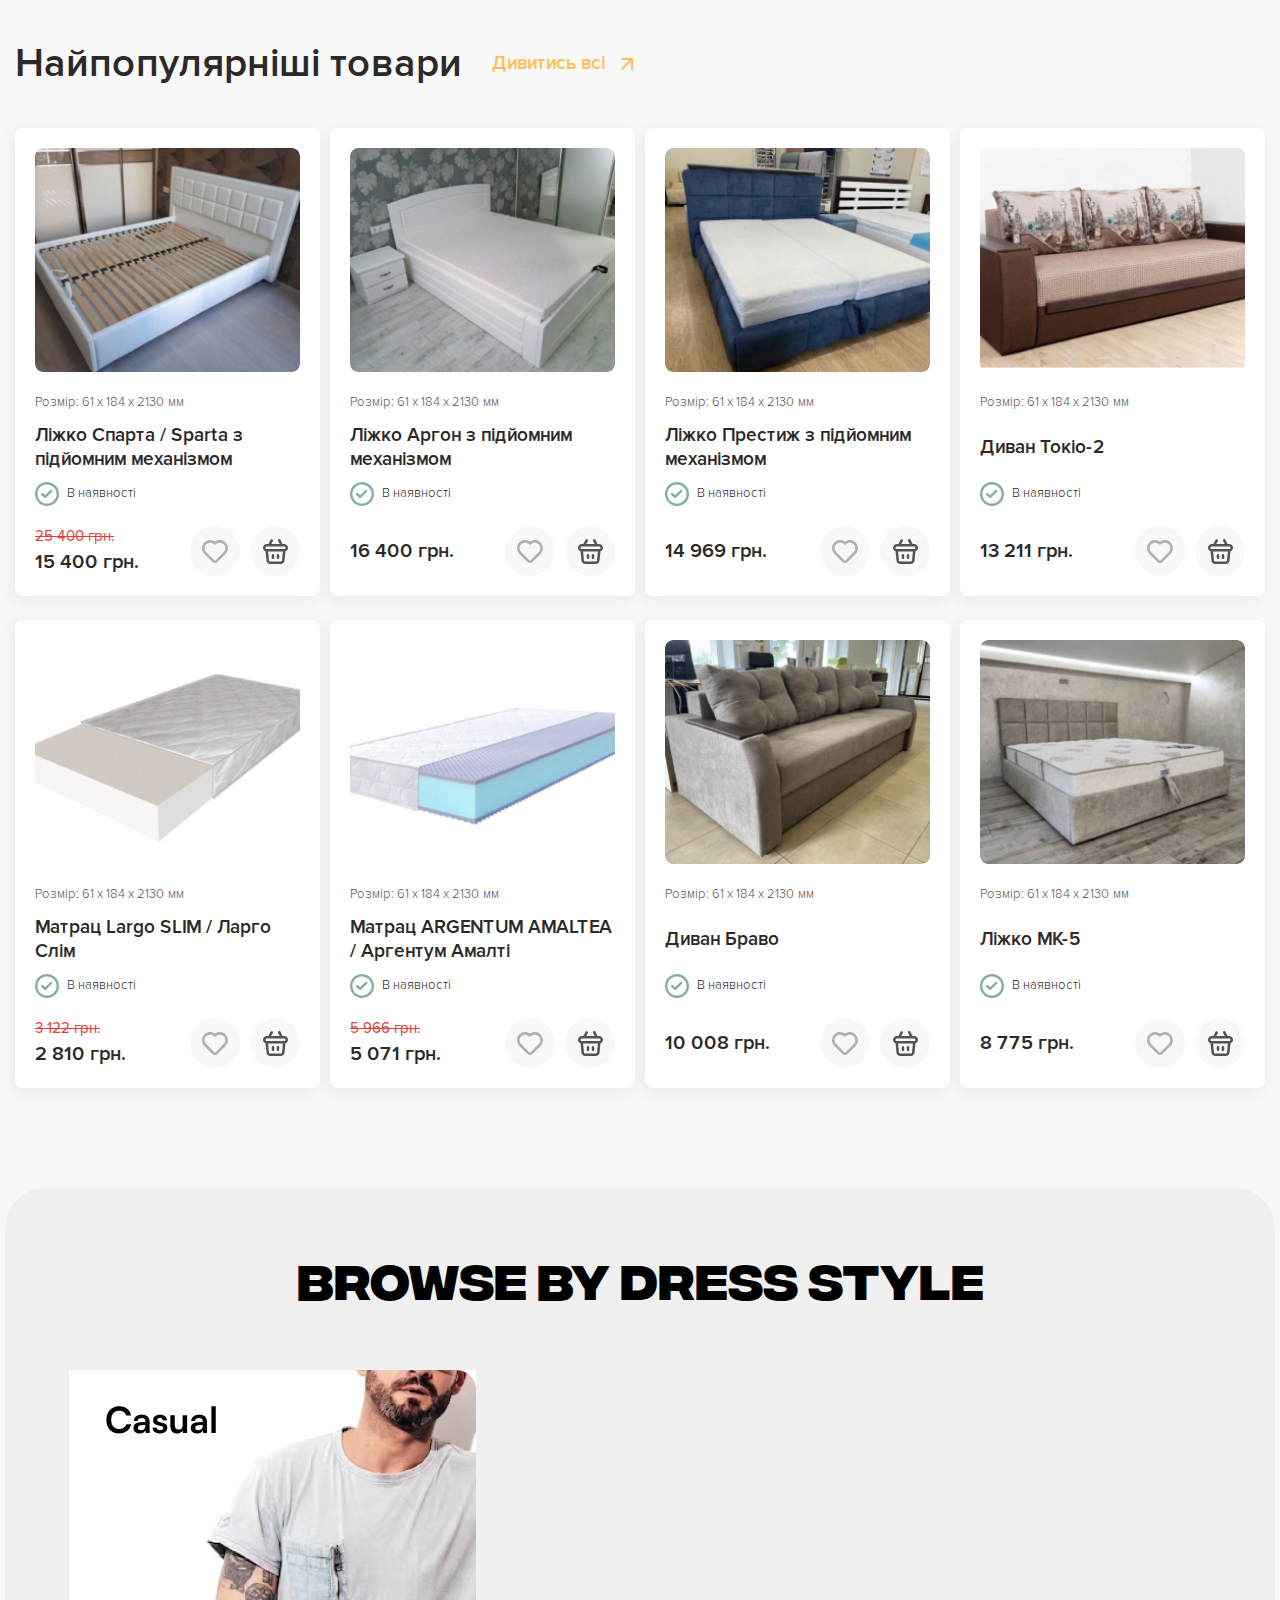
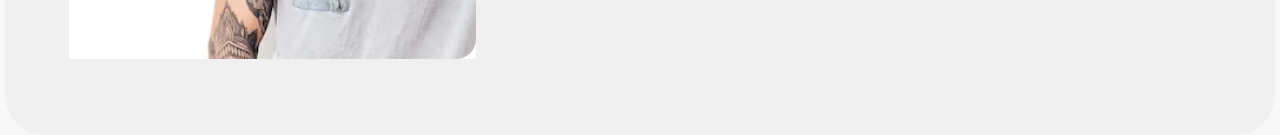
==== lesson_17/index.html @ ad21da12 "Add files via upload" ====
<!DOCTYPE html>
<html lang="uk">

<head>
	<meta charset="UTF-8">
	<meta name="viewport" content="width=device-width, initial-scale=1.0">
	<title>Lesson 17</title>
	<link rel="shortcut icon" href="./img/favicon.svg" type="image/x-icon">
	<link rel="stylesheet" href="./css/style.css">
</head>

<body>
	<div class="wrapper">
		<header class="header">
		</header>
		<main class="page">
			<div class="page__products-card card-products">
				<div class="card-products__container">
					<div class="card-products__wrap-title title-wrap">
						<h1 class="title-wrap__title">Найпопулярніші товари</h1>
						<a href="#" class="title-wrap__link">Дивитись всі</a>
					</div>
					<ul class="card-products__list">
						<li class="card-products__item">
							<div class="card-products__image">
								<img src="./img/popular/01.jpg" alt="Image">
							</div>
							<div class="card-products__description">
								<p class="card-products__size">Розмір: 61 x 184 x 2130 мм
								</p>
								<a href="" class="card-products__link">
									Ліжко Спарта / Sparta з підйомним механізмом
								</a>
								<div class="card-products__available">
									В наявності
								</div>
							</div>
							<div class="card-products__cost">
								<div class="card-products__prices">
									<span class="card-products__old-price">25 400 грн.</span>
									<span class="card-products__price">15 400 грн.</span>
								</div>
								<div class="card-products__icons icons-card-products">
									<a href="#" class="icons-card-products__link icons-card-products__link--favorites">
										<!-- <img src="./img/favorites.svg" alt="shopping cart icon"> -->
										<svg width="26" height="23" viewBox="0 0 26 23" fill="none" xmlns="http://www.w3.org/2000/svg">
											<path
												d="M23.5632 2.43654C22.1886 1.05845 20.3666 0.217338 18.4262 0.0651471C16.4857 -0.0870437 14.5549 0.45972 12.9823 1.60667C11.3325 0.379549 9.27898 -0.176889 7.23533 0.049415C5.19168 0.275719 3.30968 1.26795 1.96831 2.8263C0.626943 4.38466 -0.0741483 6.39337 0.00621808 8.44794C0.0865844 10.5025 0.942439 12.4503 2.40143 13.8991L10.4538 21.9645C11.1281 22.6281 12.0362 23 12.9823 23C13.9284 23 14.8365 22.6281 15.5108 21.9645L23.5632 13.8991C25.0771 12.3759 25.9269 10.3155 25.9269 8.16784C25.9269 6.0202 25.0771 3.95979 23.5632 2.43654ZM21.7348 12.1097L13.6825 20.1621C13.5909 20.2546 13.4818 20.3281 13.3616 20.3782C13.2414 20.4283 13.1125 20.4541 12.9823 20.4541C12.8521 20.4541 12.7232 20.4283 12.603 20.3782C12.4828 20.3281 12.3737 20.2546 12.2821 20.1621L4.22974 12.0708C3.21284 11.0313 2.64341 9.63499 2.64341 8.18081C2.64341 6.72664 3.21284 5.33027 4.22974 4.29079C5.26599 3.2677 6.66357 2.69402 8.11977 2.69402C9.57597 2.69402 10.9735 3.2677 12.0098 4.29079C12.1303 4.41232 12.2737 4.50879 12.4318 4.57462C12.5898 4.64045 12.7593 4.67434 12.9304 4.67434C13.1016 4.67434 13.2711 4.64045 13.4291 4.57462C13.5871 4.50879 13.7305 4.41232 13.8511 4.29079C14.8873 3.2677 16.2849 2.69402 17.7411 2.69402C19.1973 2.69402 20.5949 3.2677 21.6311 4.29079C22.662 5.31665 23.2501 6.70544 23.2695 8.15966C23.2889 9.61387 22.738 11.0178 21.7348 12.0708V12.1097Z"
												fill="#B1B1B1" />
										</svg>

									</a>
									<a href="#" class="icons-card-products__link icons-card-products__link--basket">
										<!-- <img src="./img/basket.svg" alt="favorites icon"> -->
										<svg width="25" height="25" viewBox="0 0 25 25" fill="none" xmlns="http://www.w3.org/2000/svg">
											<path
												d="M14.9969 20.0163C15.3296 20.0163 15.6487 19.885 15.884 19.6514C16.1192 19.4177 16.2514 19.1008 16.2514 18.7704V16.2786C16.2514 15.9481 16.1192 15.6312 15.884 15.3976C15.6487 15.1639 15.3296 15.0327 14.9969 15.0327C14.6642 15.0327 14.3451 15.1639 14.1098 15.3976C13.8746 15.6312 13.7424 15.9481 13.7424 16.2786V18.7704C13.7424 19.1008 13.8746 19.4177 14.1098 19.6514C14.3451 19.885 14.6642 20.0163 14.9969 20.0163ZM9.97886 20.0163C10.3116 20.0163 10.6307 19.885 10.8659 19.6514C11.1012 19.4177 11.2334 19.1008 11.2334 18.7704V16.2786C11.2334 15.9481 11.1012 15.6312 10.8659 15.3976C10.6307 15.1639 10.3116 15.0327 9.97886 15.0327C9.64614 15.0327 9.32705 15.1639 9.09179 15.3976C8.85652 15.6312 8.72435 15.9481 8.72435 16.2786V18.7704C8.72435 19.1008 8.85652 19.4177 9.09179 19.6514C9.32705 19.885 9.64614 20.0163 9.97886 20.0163ZM21.2695 5.06535H19.5382L17.3679 0.766957C17.3016 0.608793 17.2032 0.465912 17.0787 0.347244C16.9543 0.228576 16.8066 0.136671 16.6447 0.0772727C16.4829 0.0178741 16.3105 -0.00774149 16.1383 0.00202672C15.9661 0.0117949 15.7977 0.0567371 15.6438 0.134044C15.4898 0.211352 15.3536 0.319363 15.2435 0.451328C15.1335 0.583293 15.0521 0.736376 15.0043 0.90101C14.9566 1.06564 14.9435 1.23829 14.966 1.40816C14.9885 1.57803 15.046 1.74148 15.1349 1.88828L16.7281 5.06535H8.24763L9.84086 1.88828C9.96263 1.59786 9.96927 1.27245 9.85946 0.977375C9.74964 0.682299 9.53149 0.439403 9.24881 0.297455C8.96613 0.155507 8.63985 0.125015 8.33547 0.212101C8.03109 0.299188 7.77115 0.497405 7.60783 0.766957L5.43753 5.06535H3.70631C2.8196 5.07875 1.96614 5.40268 1.29645 5.98002C0.62676 6.55736 0.183856 7.35101 0.0458562 8.22101C-0.0921441 9.09101 0.083624 9.98146 0.54216 10.7353C1.0007 11.4892 1.71254 12.058 2.55216 12.3415L3.48049 21.636C3.57411 22.5612 4.01158 23.4185 4.7075 24.0405C5.40341 24.6625 6.30778 25.0046 7.24403 25H17.7568C18.6931 25.0046 19.5974 24.6625 20.2934 24.0405C20.9893 23.4185 21.4267 22.5612 21.5204 21.636L22.4487 12.3415C23.2901 12.0572 24.0031 11.4862 24.4613 10.7299C24.9195 9.9735 25.0934 9.08047 24.9522 8.20897C24.8109 7.33747 24.3637 6.54374 23.6896 5.96836C23.0156 5.39298 22.1582 5.07309 21.2695 5.06535ZM18.9988 21.3868C18.9676 21.6952 18.8218 21.981 18.5898 22.1883C18.3578 22.3957 18.0564 22.5097 17.7443 22.5081H7.23148C6.9194 22.5097 6.61794 22.3957 6.38597 22.1883C6.154 21.981 6.00817 21.6952 5.97697 21.3868L5.08627 12.5408H19.8895L18.9988 21.3868ZM21.2695 10.049H3.70631C3.37359 10.049 3.0545 9.91774 2.81923 9.68408C2.58397 9.45043 2.45179 9.13353 2.45179 8.80309C2.45179 8.47266 2.58397 8.15575 2.81923 7.9221C3.0545 7.68845 3.37359 7.55718 3.70631 7.55718H21.2695C21.6022 7.55718 21.9213 7.68845 22.1565 7.9221C22.3918 8.15575 22.524 8.47266 22.524 8.80309C22.524 9.13353 22.3918 9.45043 22.1565 9.68408C21.9213 9.91774 21.6022 10.049 21.2695 10.049Z"
												fill="#535353" />
										</svg>
									</a>
								</div>
							</div>
						</li>
						<li class="card-products__item">
							<div class="card-products__image">
								<img src="./img/popular/02.jpg" alt="Image">
							</div>
							<div class="card-products__description">
								<p class="card-products__size">Розмір: 61 x 184 x 2130 мм
								</p>
								<a href="" class="card-products__link">
									Ліжко Аргон з підйомним механізмом
								</a>
								<div class="card-products__available">
									В наявності
								</div>
							</div>
							<div class="card-products__cost">
								<div class="card-products__prices">
									<!-- <span class="card-products__old-price">25 400 грн.</span> -->
									<span class="card-products__price">16 400 грн.</span>
								</div>
								<div class="card-products__icons icons-card-products">
									<a href="#" class="icons-card-products__link icons-card-products__link--favorites">
										<!-- <img src="./img/favorites.svg" alt="shopping cart icon"> -->
										<svg width="26" height="23" viewBox="0 0 26 23" fill="none" xmlns="http://www.w3.org/2000/svg">
											<path
												d="M23.5632 2.43654C22.1886 1.05845 20.3666 0.217338 18.4262 0.0651471C16.4857 -0.0870437 14.5549 0.45972 12.9823 1.60667C11.3325 0.379549 9.27898 -0.176889 7.23533 0.049415C5.19168 0.275719 3.30968 1.26795 1.96831 2.8263C0.626943 4.38466 -0.0741483 6.39337 0.00621808 8.44794C0.0865844 10.5025 0.942439 12.4503 2.40143 13.8991L10.4538 21.9645C11.1281 22.6281 12.0362 23 12.9823 23C13.9284 23 14.8365 22.6281 15.5108 21.9645L23.5632 13.8991C25.0771 12.3759 25.9269 10.3155 25.9269 8.16784C25.9269 6.0202 25.0771 3.95979 23.5632 2.43654ZM21.7348 12.1097L13.6825 20.1621C13.5909 20.2546 13.4818 20.3281 13.3616 20.3782C13.2414 20.4283 13.1125 20.4541 12.9823 20.4541C12.8521 20.4541 12.7232 20.4283 12.603 20.3782C12.4828 20.3281 12.3737 20.2546 12.2821 20.1621L4.22974 12.0708C3.21284 11.0313 2.64341 9.63499 2.64341 8.18081C2.64341 6.72664 3.21284 5.33027 4.22974 4.29079C5.26599 3.2677 6.66357 2.69402 8.11977 2.69402C9.57597 2.69402 10.9735 3.2677 12.0098 4.29079C12.1303 4.41232 12.2737 4.50879 12.4318 4.57462C12.5898 4.64045 12.7593 4.67434 12.9304 4.67434C13.1016 4.67434 13.2711 4.64045 13.4291 4.57462C13.5871 4.50879 13.7305 4.41232 13.8511 4.29079C14.8873 3.2677 16.2849 2.69402 17.7411 2.69402C19.1973 2.69402 20.5949 3.2677 21.6311 4.29079C22.662 5.31665 23.2501 6.70544 23.2695 8.15966C23.2889 9.61387 22.738 11.0178 21.7348 12.0708V12.1097Z"
												fill="#B1B1B1" />
										</svg>

									</a>
									<a href="#" class="icons-card-products__link icons-card-products__link--basket">
										<!-- <img src="./img/basket.svg" alt="favorites icon"> -->
										<svg width="25" height="25" viewBox="0 0 25 25" fill="none" xmlns="http://www.w3.org/2000/svg">
											<path
												d="M14.9969 20.0163C15.3296 20.0163 15.6487 19.885 15.884 19.6514C16.1192 19.4177 16.2514 19.1008 16.2514 18.7704V16.2786C16.2514 15.9481 16.1192 15.6312 15.884 15.3976C15.6487 15.1639 15.3296 15.0327 14.9969 15.0327C14.6642 15.0327 14.3451 15.1639 14.1098 15.3976C13.8746 15.6312 13.7424 15.9481 13.7424 16.2786V18.7704C13.7424 19.1008 13.8746 19.4177 14.1098 19.6514C14.3451 19.885 14.6642 20.0163 14.9969 20.0163ZM9.97886 20.0163C10.3116 20.0163 10.6307 19.885 10.8659 19.6514C11.1012 19.4177 11.2334 19.1008 11.2334 18.7704V16.2786C11.2334 15.9481 11.1012 15.6312 10.8659 15.3976C10.6307 15.1639 10.3116 15.0327 9.97886 15.0327C9.64614 15.0327 9.32705 15.1639 9.09179 15.3976C8.85652 15.6312 8.72435 15.9481 8.72435 16.2786V18.7704C8.72435 19.1008 8.85652 19.4177 9.09179 19.6514C9.32705 19.885 9.64614 20.0163 9.97886 20.0163ZM21.2695 5.06535H19.5382L17.3679 0.766957C17.3016 0.608793 17.2032 0.465912 17.0787 0.347244C16.9543 0.228576 16.8066 0.136671 16.6447 0.0772727C16.4829 0.0178741 16.3105 -0.00774149 16.1383 0.00202672C15.9661 0.0117949 15.7977 0.0567371 15.6438 0.134044C15.4898 0.211352 15.3536 0.319363 15.2435 0.451328C15.1335 0.583293 15.0521 0.736376 15.0043 0.90101C14.9566 1.06564 14.9435 1.23829 14.966 1.40816C14.9885 1.57803 15.046 1.74148 15.1349 1.88828L16.7281 5.06535H8.24763L9.84086 1.88828C9.96263 1.59786 9.96927 1.27245 9.85946 0.977375C9.74964 0.682299 9.53149 0.439403 9.24881 0.297455C8.96613 0.155507 8.63985 0.125015 8.33547 0.212101C8.03109 0.299188 7.77115 0.497405 7.60783 0.766957L5.43753 5.06535H3.70631C2.8196 5.07875 1.96614 5.40268 1.29645 5.98002C0.62676 6.55736 0.183856 7.35101 0.0458562 8.22101C-0.0921441 9.09101 0.083624 9.98146 0.54216 10.7353C1.0007 11.4892 1.71254 12.058 2.55216 12.3415L3.48049 21.636C3.57411 22.5612 4.01158 23.4185 4.7075 24.0405C5.40341 24.6625 6.30778 25.0046 7.24403 25H17.7568C18.6931 25.0046 19.5974 24.6625 20.2934 24.0405C20.9893 23.4185 21.4267 22.5612 21.5204 21.636L22.4487 12.3415C23.2901 12.0572 24.0031 11.4862 24.4613 10.7299C24.9195 9.9735 25.0934 9.08047 24.9522 8.20897C24.8109 7.33747 24.3637 6.54374 23.6896 5.96836C23.0156 5.39298 22.1582 5.07309 21.2695 5.06535ZM18.9988 21.3868C18.9676 21.6952 18.8218 21.981 18.5898 22.1883C18.3578 22.3957 18.0564 22.5097 17.7443 22.5081H7.23148C6.9194 22.5097 6.61794 22.3957 6.38597 22.1883C6.154 21.981 6.00817 21.6952 5.97697 21.3868L5.08627 12.5408H19.8895L18.9988 21.3868ZM21.2695 10.049H3.70631C3.37359 10.049 3.0545 9.91774 2.81923 9.68408C2.58397 9.45043 2.45179 9.13353 2.45179 8.80309C2.45179 8.47266 2.58397 8.15575 2.81923 7.9221C3.0545 7.68845 3.37359 7.55718 3.70631 7.55718H21.2695C21.6022 7.55718 21.9213 7.68845 22.1565 7.9221C22.3918 8.15575 22.524 8.47266 22.524 8.80309C22.524 9.13353 22.3918 9.45043 22.1565 9.68408C21.9213 9.91774 21.6022 10.049 21.2695 10.049Z"
												fill="#535353" />
										</svg>
									</a>
								</div>
							</div>
						</li>
						<li class="card-products__item">
							<div class="card-products__image">
								<img src="./img/popular/03.jpg" alt="Image">
							</div>
							<div class="card-products__description">
								<p class="card-products__size">Розмір: 61 x 184 x 2130 мм
								</p>
								<a href="" class="card-products__link">
									Ліжко Престиж з підйомним механізмом
								</a>
								<div class="card-products__available">
									В наявності
								</div>
							</div>
							<div class="card-products__cost">
								<div class="card-products__prices">
									<!-- <span class="card-products__old-price">25 400 грн.</span> -->
									<span class="card-products__price">14 969 грн.</span>
								</div>
								<div class="card-products__icons icons-card-products">
									<a href="#" class="icons-card-products__link icons-card-products__link--favorites">
										<!-- <img src="./img/favorites.svg" alt="shopping cart icon"> -->
										<svg width="26" height="23" viewBox="0 0 26 23" fill="none" xmlns="http://www.w3.org/2000/svg">
											<path
												d="M23.5632 2.43654C22.1886 1.05845 20.3666 0.217338 18.4262 0.0651471C16.4857 -0.0870437 14.5549 0.45972 12.9823 1.60667C11.3325 0.379549 9.27898 -0.176889 7.23533 0.049415C5.19168 0.275719 3.30968 1.26795 1.96831 2.8263C0.626943 4.38466 -0.0741483 6.39337 0.00621808 8.44794C0.0865844 10.5025 0.942439 12.4503 2.40143 13.8991L10.4538 21.9645C11.1281 22.6281 12.0362 23 12.9823 23C13.9284 23 14.8365 22.6281 15.5108 21.9645L23.5632 13.8991C25.0771 12.3759 25.9269 10.3155 25.9269 8.16784C25.9269 6.0202 25.0771 3.95979 23.5632 2.43654ZM21.7348 12.1097L13.6825 20.1621C13.5909 20.2546 13.4818 20.3281 13.3616 20.3782C13.2414 20.4283 13.1125 20.4541 12.9823 20.4541C12.8521 20.4541 12.7232 20.4283 12.603 20.3782C12.4828 20.3281 12.3737 20.2546 12.2821 20.1621L4.22974 12.0708C3.21284 11.0313 2.64341 9.63499 2.64341 8.18081C2.64341 6.72664 3.21284 5.33027 4.22974 4.29079C5.26599 3.2677 6.66357 2.69402 8.11977 2.69402C9.57597 2.69402 10.9735 3.2677 12.0098 4.29079C12.1303 4.41232 12.2737 4.50879 12.4318 4.57462C12.5898 4.64045 12.7593 4.67434 12.9304 4.67434C13.1016 4.67434 13.2711 4.64045 13.4291 4.57462C13.5871 4.50879 13.7305 4.41232 13.8511 4.29079C14.8873 3.2677 16.2849 2.69402 17.7411 2.69402C19.1973 2.69402 20.5949 3.2677 21.6311 4.29079C22.662 5.31665 23.2501 6.70544 23.2695 8.15966C23.2889 9.61387 22.738 11.0178 21.7348 12.0708V12.1097Z"
												fill="#B1B1B1" />
										</svg>

									</a>
									<a href="#" class="icons-card-products__link icons-card-products__link--basket">
										<!-- <img src="./img/basket.svg" alt="favorites icon"> -->
										<svg width="25" height="25" viewBox="0 0 25 25" fill="none" xmlns="http://www.w3.org/2000/svg">
											<path
												d="M14.9969 20.0163C15.3296 20.0163 15.6487 19.885 15.884 19.6514C16.1192 19.4177 16.2514 19.1008 16.2514 18.7704V16.2786C16.2514 15.9481 16.1192 15.6312 15.884 15.3976C15.6487 15.1639 15.3296 15.0327 14.9969 15.0327C14.6642 15.0327 14.3451 15.1639 14.1098 15.3976C13.8746 15.6312 13.7424 15.9481 13.7424 16.2786V18.7704C13.7424 19.1008 13.8746 19.4177 14.1098 19.6514C14.3451 19.885 14.6642 20.0163 14.9969 20.0163ZM9.97886 20.0163C10.3116 20.0163 10.6307 19.885 10.8659 19.6514C11.1012 19.4177 11.2334 19.1008 11.2334 18.7704V16.2786C11.2334 15.9481 11.1012 15.6312 10.8659 15.3976C10.6307 15.1639 10.3116 15.0327 9.97886 15.0327C9.64614 15.0327 9.32705 15.1639 9.09179 15.3976C8.85652 15.6312 8.72435 15.9481 8.72435 16.2786V18.7704C8.72435 19.1008 8.85652 19.4177 9.09179 19.6514C9.32705 19.885 9.64614 20.0163 9.97886 20.0163ZM21.2695 5.06535H19.5382L17.3679 0.766957C17.3016 0.608793 17.2032 0.465912 17.0787 0.347244C16.9543 0.228576 16.8066 0.136671 16.6447 0.0772727C16.4829 0.0178741 16.3105 -0.00774149 16.1383 0.00202672C15.9661 0.0117949 15.7977 0.0567371 15.6438 0.134044C15.4898 0.211352 15.3536 0.319363 15.2435 0.451328C15.1335 0.583293 15.0521 0.736376 15.0043 0.90101C14.9566 1.06564 14.9435 1.23829 14.966 1.40816C14.9885 1.57803 15.046 1.74148 15.1349 1.88828L16.7281 5.06535H8.24763L9.84086 1.88828C9.96263 1.59786 9.96927 1.27245 9.85946 0.977375C9.74964 0.682299 9.53149 0.439403 9.24881 0.297455C8.96613 0.155507 8.63985 0.125015 8.33547 0.212101C8.03109 0.299188 7.77115 0.497405 7.60783 0.766957L5.43753 5.06535H3.70631C2.8196 5.07875 1.96614 5.40268 1.29645 5.98002C0.62676 6.55736 0.183856 7.35101 0.0458562 8.22101C-0.0921441 9.09101 0.083624 9.98146 0.54216 10.7353C1.0007 11.4892 1.71254 12.058 2.55216 12.3415L3.48049 21.636C3.57411 22.5612 4.01158 23.4185 4.7075 24.0405C5.40341 24.6625 6.30778 25.0046 7.24403 25H17.7568C18.6931 25.0046 19.5974 24.6625 20.2934 24.0405C20.9893 23.4185 21.4267 22.5612 21.5204 21.636L22.4487 12.3415C23.2901 12.0572 24.0031 11.4862 24.4613 10.7299C24.9195 9.9735 25.0934 9.08047 24.9522 8.20897C24.8109 7.33747 24.3637 6.54374 23.6896 5.96836C23.0156 5.39298 22.1582 5.07309 21.2695 5.06535ZM18.9988 21.3868C18.9676 21.6952 18.8218 21.981 18.5898 22.1883C18.3578 22.3957 18.0564 22.5097 17.7443 22.5081H7.23148C6.9194 22.5097 6.61794 22.3957 6.38597 22.1883C6.154 21.981 6.00817 21.6952 5.97697 21.3868L5.08627 12.5408H19.8895L18.9988 21.3868ZM21.2695 10.049H3.70631C3.37359 10.049 3.0545 9.91774 2.81923 9.68408C2.58397 9.45043 2.45179 9.13353 2.45179 8.80309C2.45179 8.47266 2.58397 8.15575 2.81923 7.9221C3.0545 7.68845 3.37359 7.55718 3.70631 7.55718H21.2695C21.6022 7.55718 21.9213 7.68845 22.1565 7.9221C22.3918 8.15575 22.524 8.47266 22.524 8.80309C22.524 9.13353 22.3918 9.45043 22.1565 9.68408C21.9213 9.91774 21.6022 10.049 21.2695 10.049Z"
												fill="#535353" />
										</svg>
									</a>
								</div>
							</div>
						</li>
						<li class="card-products__item">
							<div class="card-products__image">
								<img src="./img/popular/04.jpg" alt="Image">
							</div>
							<div class="card-products__description">
								<p class="card-products__size">Розмір: 61 x 184 x 2130 мм
								</p>
								<a href="" class="card-products__link">
									Диван Токіо-2
								</a>
								<div class="card-products__available">
									В наявності
								</div>
							</div>
							<div class="card-products__cost">
								<div class="card-products__prices">
									<!-- <span class="card-products__old-price">25 400 грн.</span> -->
									<span class="card-products__price">13 211 грн.</span>
								</div>
								<div class="card-products__icons icons-card-products">
									<a href="#" class="icons-card-products__link icons-card-products__link--favorites">
										<!-- <img src="./img/favorites.svg" alt="shopping cart icon"> -->
										<svg width="26" height="23" viewBox="0 0 26 23" fill="none" xmlns="http://www.w3.org/2000/svg">
											<path
												d="M23.5632 2.43654C22.1886 1.05845 20.3666 0.217338 18.4262 0.0651471C16.4857 -0.0870437 14.5549 0.45972 12.9823 1.60667C11.3325 0.379549 9.27898 -0.176889 7.23533 0.049415C5.19168 0.275719 3.30968 1.26795 1.96831 2.8263C0.626943 4.38466 -0.0741483 6.39337 0.00621808 8.44794C0.0865844 10.5025 0.942439 12.4503 2.40143 13.8991L10.4538 21.9645C11.1281 22.6281 12.0362 23 12.9823 23C13.9284 23 14.8365 22.6281 15.5108 21.9645L23.5632 13.8991C25.0771 12.3759 25.9269 10.3155 25.9269 8.16784C25.9269 6.0202 25.0771 3.95979 23.5632 2.43654ZM21.7348 12.1097L13.6825 20.1621C13.5909 20.2546 13.4818 20.3281 13.3616 20.3782C13.2414 20.4283 13.1125 20.4541 12.9823 20.4541C12.8521 20.4541 12.7232 20.4283 12.603 20.3782C12.4828 20.3281 12.3737 20.2546 12.2821 20.1621L4.22974 12.0708C3.21284 11.0313 2.64341 9.63499 2.64341 8.18081C2.64341 6.72664 3.21284 5.33027 4.22974 4.29079C5.26599 3.2677 6.66357 2.69402 8.11977 2.69402C9.57597 2.69402 10.9735 3.2677 12.0098 4.29079C12.1303 4.41232 12.2737 4.50879 12.4318 4.57462C12.5898 4.64045 12.7593 4.67434 12.9304 4.67434C13.1016 4.67434 13.2711 4.64045 13.4291 4.57462C13.5871 4.50879 13.7305 4.41232 13.8511 4.29079C14.8873 3.2677 16.2849 2.69402 17.7411 2.69402C19.1973 2.69402 20.5949 3.2677 21.6311 4.29079C22.662 5.31665 23.2501 6.70544 23.2695 8.15966C23.2889 9.61387 22.738 11.0178 21.7348 12.0708V12.1097Z"
												fill="#B1B1B1" />
										</svg>

									</a>
									<a href="#" class="icons-card-products__link icons-card-products__link--basket">
										<!-- <img src="./img/basket.svg" alt="favorites icon"> -->
										<svg width="25" height="25" viewBox="0 0 25 25" fill="none" xmlns="http://www.w3.org/2000/svg">
											<path
												d="M14.9969 20.0163C15.3296 20.0163 15.6487 19.885 15.884 19.6514C16.1192 19.4177 16.2514 19.1008 16.2514 18.7704V16.2786C16.2514 15.9481 16.1192 15.6312 15.884 15.3976C15.6487 15.1639 15.3296 15.0327 14.9969 15.0327C14.6642 15.0327 14.3451 15.1639 14.1098 15.3976C13.8746 15.6312 13.7424 15.9481 13.7424 16.2786V18.7704C13.7424 19.1008 13.8746 19.4177 14.1098 19.6514C14.3451 19.885 14.6642 20.0163 14.9969 20.0163ZM9.97886 20.0163C10.3116 20.0163 10.6307 19.885 10.8659 19.6514C11.1012 19.4177 11.2334 19.1008 11.2334 18.7704V16.2786C11.2334 15.9481 11.1012 15.6312 10.8659 15.3976C10.6307 15.1639 10.3116 15.0327 9.97886 15.0327C9.64614 15.0327 9.32705 15.1639 9.09179 15.3976C8.85652 15.6312 8.72435 15.9481 8.72435 16.2786V18.7704C8.72435 19.1008 8.85652 19.4177 9.09179 19.6514C9.32705 19.885 9.64614 20.0163 9.97886 20.0163ZM21.2695 5.06535H19.5382L17.3679 0.766957C17.3016 0.608793 17.2032 0.465912 17.0787 0.347244C16.9543 0.228576 16.8066 0.136671 16.6447 0.0772727C16.4829 0.0178741 16.3105 -0.00774149 16.1383 0.00202672C15.9661 0.0117949 15.7977 0.0567371 15.6438 0.134044C15.4898 0.211352 15.3536 0.319363 15.2435 0.451328C15.1335 0.583293 15.0521 0.736376 15.0043 0.90101C14.9566 1.06564 14.9435 1.23829 14.966 1.40816C14.9885 1.57803 15.046 1.74148 15.1349 1.88828L16.7281 5.06535H8.24763L9.84086 1.88828C9.96263 1.59786 9.96927 1.27245 9.85946 0.977375C9.74964 0.682299 9.53149 0.439403 9.24881 0.297455C8.96613 0.155507 8.63985 0.125015 8.33547 0.212101C8.03109 0.299188 7.77115 0.497405 7.60783 0.766957L5.43753 5.06535H3.70631C2.8196 5.07875 1.96614 5.40268 1.29645 5.98002C0.62676 6.55736 0.183856 7.35101 0.0458562 8.22101C-0.0921441 9.09101 0.083624 9.98146 0.54216 10.7353C1.0007 11.4892 1.71254 12.058 2.55216 12.3415L3.48049 21.636C3.57411 22.5612 4.01158 23.4185 4.7075 24.0405C5.40341 24.6625 6.30778 25.0046 7.24403 25H17.7568C18.6931 25.0046 19.5974 24.6625 20.2934 24.0405C20.9893 23.4185 21.4267 22.5612 21.5204 21.636L22.4487 12.3415C23.2901 12.0572 24.0031 11.4862 24.4613 10.7299C24.9195 9.9735 25.0934 9.08047 24.9522 8.20897C24.8109 7.33747 24.3637 6.54374 23.6896 5.96836C23.0156 5.39298 22.1582 5.07309 21.2695 5.06535ZM18.9988 21.3868C18.9676 21.6952 18.8218 21.981 18.5898 22.1883C18.3578 22.3957 18.0564 22.5097 17.7443 22.5081H7.23148C6.9194 22.5097 6.61794 22.3957 6.38597 22.1883C6.154 21.981 6.00817 21.6952 5.97697 21.3868L5.08627 12.5408H19.8895L18.9988 21.3868ZM21.2695 10.049H3.70631C3.37359 10.049 3.0545 9.91774 2.81923 9.68408C2.58397 9.45043 2.45179 9.13353 2.45179 8.80309C2.45179 8.47266 2.58397 8.15575 2.81923 7.9221C3.0545 7.68845 3.37359 7.55718 3.70631 7.55718H21.2695C21.6022 7.55718 21.9213 7.68845 22.1565 7.9221C22.3918 8.15575 22.524 8.47266 22.524 8.80309C22.524 9.13353 22.3918 9.45043 22.1565 9.68408C21.9213 9.91774 21.6022 10.049 21.2695 10.049Z"
												fill="#535353" />
										</svg>
									</a>
								</div>
							</div>
						</li>
						<li class="card-products__item">
							<div class="card-products__image">
								<img src="./img/popular/05.png" alt="Image">
							</div>
							<div class="card-products__description">
								<p class="card-products__size">Розмір: 61 x 184 x 2130 мм
								</p>
								<a href="" class="card-products__link">
									Матрац Largo SLIM / Ларго Слім
								</a>
								<div class="card-products__available">
									В наявності
								</div>
							</div>
							<div class="card-products__cost">
								<div class="card-products__prices">
									<span class="card-products__old-price">3 122 грн.</span>
									<span class="card-products__price">2 810 грн.</span>
								</div>
								<div class="card-products__icons icons-card-products">
									<a href="#" class="icons-card-products__link icons-card-products__link--favorites">
										<!-- <img src="./img/favorites.svg" alt="shopping cart icon"> -->
										<svg width="26" height="23" viewBox="0 0 26 23" fill="none" xmlns="http://www.w3.org/2000/svg">
											<path
												d="M23.5632 2.43654C22.1886 1.05845 20.3666 0.217338 18.4262 0.0651471C16.4857 -0.0870437 14.5549 0.45972 12.9823 1.60667C11.3325 0.379549 9.27898 -0.176889 7.23533 0.049415C5.19168 0.275719 3.30968 1.26795 1.96831 2.8263C0.626943 4.38466 -0.0741483 6.39337 0.00621808 8.44794C0.0865844 10.5025 0.942439 12.4503 2.40143 13.8991L10.4538 21.9645C11.1281 22.6281 12.0362 23 12.9823 23C13.9284 23 14.8365 22.6281 15.5108 21.9645L23.5632 13.8991C25.0771 12.3759 25.9269 10.3155 25.9269 8.16784C25.9269 6.0202 25.0771 3.95979 23.5632 2.43654ZM21.7348 12.1097L13.6825 20.1621C13.5909 20.2546 13.4818 20.3281 13.3616 20.3782C13.2414 20.4283 13.1125 20.4541 12.9823 20.4541C12.8521 20.4541 12.7232 20.4283 12.603 20.3782C12.4828 20.3281 12.3737 20.2546 12.2821 20.1621L4.22974 12.0708C3.21284 11.0313 2.64341 9.63499 2.64341 8.18081C2.64341 6.72664 3.21284 5.33027 4.22974 4.29079C5.26599 3.2677 6.66357 2.69402 8.11977 2.69402C9.57597 2.69402 10.9735 3.2677 12.0098 4.29079C12.1303 4.41232 12.2737 4.50879 12.4318 4.57462C12.5898 4.64045 12.7593 4.67434 12.9304 4.67434C13.1016 4.67434 13.2711 4.64045 13.4291 4.57462C13.5871 4.50879 13.7305 4.41232 13.8511 4.29079C14.8873 3.2677 16.2849 2.69402 17.7411 2.69402C19.1973 2.69402 20.5949 3.2677 21.6311 4.29079C22.662 5.31665 23.2501 6.70544 23.2695 8.15966C23.2889 9.61387 22.738 11.0178 21.7348 12.0708V12.1097Z"
												fill="#B1B1B1" />
										</svg>

									</a>
									<a href="#" class="icons-card-products__link icons-card-products__link--basket">
										<!-- <img src="./img/basket.svg" alt="favorites icon"> -->
										<svg width="25" height="25" viewBox="0 0 25 25" fill="none" xmlns="http://www.w3.org/2000/svg">
											<path
												d="M14.9969 20.0163C15.3296 20.0163 15.6487 19.885 15.884 19.6514C16.1192 19.4177 16.2514 19.1008 16.2514 18.7704V16.2786C16.2514 15.9481 16.1192 15.6312 15.884 15.3976C15.6487 15.1639 15.3296 15.0327 14.9969 15.0327C14.6642 15.0327 14.3451 15.1639 14.1098 15.3976C13.8746 15.6312 13.7424 15.9481 13.7424 16.2786V18.7704C13.7424 19.1008 13.8746 19.4177 14.1098 19.6514C14.3451 19.885 14.6642 20.0163 14.9969 20.0163ZM9.97886 20.0163C10.3116 20.0163 10.6307 19.885 10.8659 19.6514C11.1012 19.4177 11.2334 19.1008 11.2334 18.7704V16.2786C11.2334 15.9481 11.1012 15.6312 10.8659 15.3976C10.6307 15.1639 10.3116 15.0327 9.97886 15.0327C9.64614 15.0327 9.32705 15.1639 9.09179 15.3976C8.85652 15.6312 8.72435 15.9481 8.72435 16.2786V18.7704C8.72435 19.1008 8.85652 19.4177 9.09179 19.6514C9.32705 19.885 9.64614 20.0163 9.97886 20.0163ZM21.2695 5.06535H19.5382L17.3679 0.766957C17.3016 0.608793 17.2032 0.465912 17.0787 0.347244C16.9543 0.228576 16.8066 0.136671 16.6447 0.0772727C16.4829 0.0178741 16.3105 -0.00774149 16.1383 0.00202672C15.9661 0.0117949 15.7977 0.0567371 15.6438 0.134044C15.4898 0.211352 15.3536 0.319363 15.2435 0.451328C15.1335 0.583293 15.0521 0.736376 15.0043 0.90101C14.9566 1.06564 14.9435 1.23829 14.966 1.40816C14.9885 1.57803 15.046 1.74148 15.1349 1.88828L16.7281 5.06535H8.24763L9.84086 1.88828C9.96263 1.59786 9.96927 1.27245 9.85946 0.977375C9.74964 0.682299 9.53149 0.439403 9.24881 0.297455C8.96613 0.155507 8.63985 0.125015 8.33547 0.212101C8.03109 0.299188 7.77115 0.497405 7.60783 0.766957L5.43753 5.06535H3.70631C2.8196 5.07875 1.96614 5.40268 1.29645 5.98002C0.62676 6.55736 0.183856 7.35101 0.0458562 8.22101C-0.0921441 9.09101 0.083624 9.98146 0.54216 10.7353C1.0007 11.4892 1.71254 12.058 2.55216 12.3415L3.48049 21.636C3.57411 22.5612 4.01158 23.4185 4.7075 24.0405C5.40341 24.6625 6.30778 25.0046 7.24403 25H17.7568C18.6931 25.0046 19.5974 24.6625 20.2934 24.0405C20.9893 23.4185 21.4267 22.5612 21.5204 21.636L22.4487 12.3415C23.2901 12.0572 24.0031 11.4862 24.4613 10.7299C24.9195 9.9735 25.0934 9.08047 24.9522 8.20897C24.8109 7.33747 24.3637 6.54374 23.6896 5.96836C23.0156 5.39298 22.1582 5.07309 21.2695 5.06535ZM18.9988 21.3868C18.9676 21.6952 18.8218 21.981 18.5898 22.1883C18.3578 22.3957 18.0564 22.5097 17.7443 22.5081H7.23148C6.9194 22.5097 6.61794 22.3957 6.38597 22.1883C6.154 21.981 6.00817 21.6952 5.97697 21.3868L5.08627 12.5408H19.8895L18.9988 21.3868ZM21.2695 10.049H3.70631C3.37359 10.049 3.0545 9.91774 2.81923 9.68408C2.58397 9.45043 2.45179 9.13353 2.45179 8.80309C2.45179 8.47266 2.58397 8.15575 2.81923 7.9221C3.0545 7.68845 3.37359 7.55718 3.70631 7.55718H21.2695C21.6022 7.55718 21.9213 7.68845 22.1565 7.9221C22.3918 8.15575 22.524 8.47266 22.524 8.80309C22.524 9.13353 22.3918 9.45043 22.1565 9.68408C21.9213 9.91774 21.6022 10.049 21.2695 10.049Z"
												fill="#535353" />
										</svg>
									</a>
								</div>
							</div>
						</li>
						<li class="card-products__item">
							<div class="card-products__image">
								<img src="./img/popular/06.png" alt="Image">
							</div>
							<div class="card-products__description">
								<p class="card-products__size">Розмір: 61 x 184 x 2130 мм
								</p>
								<a href="" class="card-products__link">
									Матрац ARGENTUM AMALTEA / Аргентум Амалті
								</a>
								<div class="card-products__available">
									В наявності
								</div>
							</div>
							<div class="card-products__cost">
								<div class="card-products__prices">
									<span class="card-products__old-price">5 966 грн.</span>
									<span class="card-products__price">5 071 грн.</span>
								</div>
								<div class="card-products__icons icons-card-products">
									<a href="#" class="icons-card-products__link icons-card-products__link--favorites">
										<!-- <img src="./img/favorites.svg" alt="shopping cart icon"> -->
										<svg width="26" height="23" viewBox="0 0 26 23" fill="none" xmlns="http://www.w3.org/2000/svg">
											<path
												d="M23.5632 2.43654C22.1886 1.05845 20.3666 0.217338 18.4262 0.0651471C16.4857 -0.0870437 14.5549 0.45972 12.9823 1.60667C11.3325 0.379549 9.27898 -0.176889 7.23533 0.049415C5.19168 0.275719 3.30968 1.26795 1.96831 2.8263C0.626943 4.38466 -0.0741483 6.39337 0.00621808 8.44794C0.0865844 10.5025 0.942439 12.4503 2.40143 13.8991L10.4538 21.9645C11.1281 22.6281 12.0362 23 12.9823 23C13.9284 23 14.8365 22.6281 15.5108 21.9645L23.5632 13.8991C25.0771 12.3759 25.9269 10.3155 25.9269 8.16784C25.9269 6.0202 25.0771 3.95979 23.5632 2.43654ZM21.7348 12.1097L13.6825 20.1621C13.5909 20.2546 13.4818 20.3281 13.3616 20.3782C13.2414 20.4283 13.1125 20.4541 12.9823 20.4541C12.8521 20.4541 12.7232 20.4283 12.603 20.3782C12.4828 20.3281 12.3737 20.2546 12.2821 20.1621L4.22974 12.0708C3.21284 11.0313 2.64341 9.63499 2.64341 8.18081C2.64341 6.72664 3.21284 5.33027 4.22974 4.29079C5.26599 3.2677 6.66357 2.69402 8.11977 2.69402C9.57597 2.69402 10.9735 3.2677 12.0098 4.29079C12.1303 4.41232 12.2737 4.50879 12.4318 4.57462C12.5898 4.64045 12.7593 4.67434 12.9304 4.67434C13.1016 4.67434 13.2711 4.64045 13.4291 4.57462C13.5871 4.50879 13.7305 4.41232 13.8511 4.29079C14.8873 3.2677 16.2849 2.69402 17.7411 2.69402C19.1973 2.69402 20.5949 3.2677 21.6311 4.29079C22.662 5.31665 23.2501 6.70544 23.2695 8.15966C23.2889 9.61387 22.738 11.0178 21.7348 12.0708V12.1097Z"
												fill="#B1B1B1" />
										</svg>

									</a>
									<a href="#" class="icons-card-products__link icons-card-products__link--basket">
										<!-- <img src="./img/basket.svg" alt="favorites icon"> -->
										<svg width="25" height="25" viewBox="0 0 25 25" fill="none" xmlns="http://www.w3.org/2000/svg">
											<path
												d="M14.9969 20.0163C15.3296 20.0163 15.6487 19.885 15.884 19.6514C16.1192 19.4177 16.2514 19.1008 16.2514 18.7704V16.2786C16.2514 15.9481 16.1192 15.6312 15.884 15.3976C15.6487 15.1639 15.3296 15.0327 14.9969 15.0327C14.6642 15.0327 14.3451 15.1639 14.1098 15.3976C13.8746 15.6312 13.7424 15.9481 13.7424 16.2786V18.7704C13.7424 19.1008 13.8746 19.4177 14.1098 19.6514C14.3451 19.885 14.6642 20.0163 14.9969 20.0163ZM9.97886 20.0163C10.3116 20.0163 10.6307 19.885 10.8659 19.6514C11.1012 19.4177 11.2334 19.1008 11.2334 18.7704V16.2786C11.2334 15.9481 11.1012 15.6312 10.8659 15.3976C10.6307 15.1639 10.3116 15.0327 9.97886 15.0327C9.64614 15.0327 9.32705 15.1639 9.09179 15.3976C8.85652 15.6312 8.72435 15.9481 8.72435 16.2786V18.7704C8.72435 19.1008 8.85652 19.4177 9.09179 19.6514C9.32705 19.885 9.64614 20.0163 9.97886 20.0163ZM21.2695 5.06535H19.5382L17.3679 0.766957C17.3016 0.608793 17.2032 0.465912 17.0787 0.347244C16.9543 0.228576 16.8066 0.136671 16.6447 0.0772727C16.4829 0.0178741 16.3105 -0.00774149 16.1383 0.00202672C15.9661 0.0117949 15.7977 0.0567371 15.6438 0.134044C15.4898 0.211352 15.3536 0.319363 15.2435 0.451328C15.1335 0.583293 15.0521 0.736376 15.0043 0.90101C14.9566 1.06564 14.9435 1.23829 14.966 1.40816C14.9885 1.57803 15.046 1.74148 15.1349 1.88828L16.7281 5.06535H8.24763L9.84086 1.88828C9.96263 1.59786 9.96927 1.27245 9.85946 0.977375C9.74964 0.682299 9.53149 0.439403 9.24881 0.297455C8.96613 0.155507 8.63985 0.125015 8.33547 0.212101C8.03109 0.299188 7.77115 0.497405 7.60783 0.766957L5.43753 5.06535H3.70631C2.8196 5.07875 1.96614 5.40268 1.29645 5.98002C0.62676 6.55736 0.183856 7.35101 0.0458562 8.22101C-0.0921441 9.09101 0.083624 9.98146 0.54216 10.7353C1.0007 11.4892 1.71254 12.058 2.55216 12.3415L3.48049 21.636C3.57411 22.5612 4.01158 23.4185 4.7075 24.0405C5.40341 24.6625 6.30778 25.0046 7.24403 25H17.7568C18.6931 25.0046 19.5974 24.6625 20.2934 24.0405C20.9893 23.4185 21.4267 22.5612 21.5204 21.636L22.4487 12.3415C23.2901 12.0572 24.0031 11.4862 24.4613 10.7299C24.9195 9.9735 25.0934 9.08047 24.9522 8.20897C24.8109 7.33747 24.3637 6.54374 23.6896 5.96836C23.0156 5.39298 22.1582 5.07309 21.2695 5.06535ZM18.9988 21.3868C18.9676 21.6952 18.8218 21.981 18.5898 22.1883C18.3578 22.3957 18.0564 22.5097 17.7443 22.5081H7.23148C6.9194 22.5097 6.61794 22.3957 6.38597 22.1883C6.154 21.981 6.00817 21.6952 5.97697 21.3868L5.08627 12.5408H19.8895L18.9988 21.3868ZM21.2695 10.049H3.70631C3.37359 10.049 3.0545 9.91774 2.81923 9.68408C2.58397 9.45043 2.45179 9.13353 2.45179 8.80309C2.45179 8.47266 2.58397 8.15575 2.81923 7.9221C3.0545 7.68845 3.37359 7.55718 3.70631 7.55718H21.2695C21.6022 7.55718 21.9213 7.68845 22.1565 7.9221C22.3918 8.15575 22.524 8.47266 22.524 8.80309C22.524 9.13353 22.3918 9.45043 22.1565 9.68408C21.9213 9.91774 21.6022 10.049 21.2695 10.049Z"
												fill="#535353" />
										</svg>
									</a>
								</div>
							</div>
						</li>
						<li class="card-products__item">
							<div class="card-products__image">
								<img src="./img/popular/07.jpg" alt="Image">
							</div>
							<div class="card-products__description">
								<p class="card-products__size">Розмір: 61 x 184 x 2130 мм
								</p>
								<a href="" class="card-products__link">
									Диван Браво
								</a>
								<div class="card-products__available">
									В наявності
								</div>
							</div>
							<div class="card-products__cost">
								<div class="card-products__prices">
									<!-- <span class="card-products__old-price">25 400 грн.</span> -->
									<span class="card-products__price">10 008 грн.</span>
								</div>
								<div class="card-products__icons icons-card-products">
									<a href="#" class="icons-card-products__link icons-card-products__link--favorites">
										<!-- <img src="./img/favorites.svg" alt="shopping cart icon"> -->
										<svg width="26" height="23" viewBox="0 0 26 23" fill="none" xmlns="http://www.w3.org/2000/svg">
											<path
												d="M23.5632 2.43654C22.1886 1.05845 20.3666 0.217338 18.4262 0.0651471C16.4857 -0.0870437 14.5549 0.45972 12.9823 1.60667C11.3325 0.379549 9.27898 -0.176889 7.23533 0.049415C5.19168 0.275719 3.30968 1.26795 1.96831 2.8263C0.626943 4.38466 -0.0741483 6.39337 0.00621808 8.44794C0.0865844 10.5025 0.942439 12.4503 2.40143 13.8991L10.4538 21.9645C11.1281 22.6281 12.0362 23 12.9823 23C13.9284 23 14.8365 22.6281 15.5108 21.9645L23.5632 13.8991C25.0771 12.3759 25.9269 10.3155 25.9269 8.16784C25.9269 6.0202 25.0771 3.95979 23.5632 2.43654ZM21.7348 12.1097L13.6825 20.1621C13.5909 20.2546 13.4818 20.3281 13.3616 20.3782C13.2414 20.4283 13.1125 20.4541 12.9823 20.4541C12.8521 20.4541 12.7232 20.4283 12.603 20.3782C12.4828 20.3281 12.3737 20.2546 12.2821 20.1621L4.22974 12.0708C3.21284 11.0313 2.64341 9.63499 2.64341 8.18081C2.64341 6.72664 3.21284 5.33027 4.22974 4.29079C5.26599 3.2677 6.66357 2.69402 8.11977 2.69402C9.57597 2.69402 10.9735 3.2677 12.0098 4.29079C12.1303 4.41232 12.2737 4.50879 12.4318 4.57462C12.5898 4.64045 12.7593 4.67434 12.9304 4.67434C13.1016 4.67434 13.2711 4.64045 13.4291 4.57462C13.5871 4.50879 13.7305 4.41232 13.8511 4.29079C14.8873 3.2677 16.2849 2.69402 17.7411 2.69402C19.1973 2.69402 20.5949 3.2677 21.6311 4.29079C22.662 5.31665 23.2501 6.70544 23.2695 8.15966C23.2889 9.61387 22.738 11.0178 21.7348 12.0708V12.1097Z"
												fill="#B1B1B1" />
										</svg>

									</a>
									<a href="#" class="icons-card-products__link icons-card-products__link--basket">
										<!-- <img src="./img/basket.svg" alt="favorites icon"> -->
										<svg width="25" height="25" viewBox="0 0 25 25" fill="none" xmlns="http://www.w3.org/2000/svg">
											<path
												d="M14.9969 20.0163C15.3296 20.0163 15.6487 19.885 15.884 19.6514C16.1192 19.4177 16.2514 19.1008 16.2514 18.7704V16.2786C16.2514 15.9481 16.1192 15.6312 15.884 15.3976C15.6487 15.1639 15.3296 15.0327 14.9969 15.0327C14.6642 15.0327 14.3451 15.1639 14.1098 15.3976C13.8746 15.6312 13.7424 15.9481 13.7424 16.2786V18.7704C13.7424 19.1008 13.8746 19.4177 14.1098 19.6514C14.3451 19.885 14.6642 20.0163 14.9969 20.0163ZM9.97886 20.0163C10.3116 20.0163 10.6307 19.885 10.8659 19.6514C11.1012 19.4177 11.2334 19.1008 11.2334 18.7704V16.2786C11.2334 15.9481 11.1012 15.6312 10.8659 15.3976C10.6307 15.1639 10.3116 15.0327 9.97886 15.0327C9.64614 15.0327 9.32705 15.1639 9.09179 15.3976C8.85652 15.6312 8.72435 15.9481 8.72435 16.2786V18.7704C8.72435 19.1008 8.85652 19.4177 9.09179 19.6514C9.32705 19.885 9.64614 20.0163 9.97886 20.0163ZM21.2695 5.06535H19.5382L17.3679 0.766957C17.3016 0.608793 17.2032 0.465912 17.0787 0.347244C16.9543 0.228576 16.8066 0.136671 16.6447 0.0772727C16.4829 0.0178741 16.3105 -0.00774149 16.1383 0.00202672C15.9661 0.0117949 15.7977 0.0567371 15.6438 0.134044C15.4898 0.211352 15.3536 0.319363 15.2435 0.451328C15.1335 0.583293 15.0521 0.736376 15.0043 0.90101C14.9566 1.06564 14.9435 1.23829 14.966 1.40816C14.9885 1.57803 15.046 1.74148 15.1349 1.88828L16.7281 5.06535H8.24763L9.84086 1.88828C9.96263 1.59786 9.96927 1.27245 9.85946 0.977375C9.74964 0.682299 9.53149 0.439403 9.24881 0.297455C8.96613 0.155507 8.63985 0.125015 8.33547 0.212101C8.03109 0.299188 7.77115 0.497405 7.60783 0.766957L5.43753 5.06535H3.70631C2.8196 5.07875 1.96614 5.40268 1.29645 5.98002C0.62676 6.55736 0.183856 7.35101 0.0458562 8.22101C-0.0921441 9.09101 0.083624 9.98146 0.54216 10.7353C1.0007 11.4892 1.71254 12.058 2.55216 12.3415L3.48049 21.636C3.57411 22.5612 4.01158 23.4185 4.7075 24.0405C5.40341 24.6625 6.30778 25.0046 7.24403 25H17.7568C18.6931 25.0046 19.5974 24.6625 20.2934 24.0405C20.9893 23.4185 21.4267 22.5612 21.5204 21.636L22.4487 12.3415C23.2901 12.0572 24.0031 11.4862 24.4613 10.7299C24.9195 9.9735 25.0934 9.08047 24.9522 8.20897C24.8109 7.33747 24.3637 6.54374 23.6896 5.96836C23.0156 5.39298 22.1582 5.07309 21.2695 5.06535ZM18.9988 21.3868C18.9676 21.6952 18.8218 21.981 18.5898 22.1883C18.3578 22.3957 18.0564 22.5097 17.7443 22.5081H7.23148C6.9194 22.5097 6.61794 22.3957 6.38597 22.1883C6.154 21.981 6.00817 21.6952 5.97697 21.3868L5.08627 12.5408H19.8895L18.9988 21.3868ZM21.2695 10.049H3.70631C3.37359 10.049 3.0545 9.91774 2.81923 9.68408C2.58397 9.45043 2.45179 9.13353 2.45179 8.80309C2.45179 8.47266 2.58397 8.15575 2.81923 7.9221C3.0545 7.68845 3.37359 7.55718 3.70631 7.55718H21.2695C21.6022 7.55718 21.9213 7.68845 22.1565 7.9221C22.3918 8.15575 22.524 8.47266 22.524 8.80309C22.524 9.13353 22.3918 9.45043 22.1565 9.68408C21.9213 9.91774 21.6022 10.049 21.2695 10.049Z"
												fill="#535353" />
										</svg>
									</a>
								</div>
							</div>
						</li>
						<li class="card-products__item">
							<div class="card-products__image">
								<img src="./img/popular/08.jpg" alt="Image">
							</div>
							<div class="card-products__description">
								<p class="card-products__size">Розмір: 61 x 184 x 2130 мм
								</p>
								<a href="" class="card-products__link">
									Ліжко МК-5
								</a>
								<div class="card-products__available">
									В наявності
								</div>
							</div>
							<div class="card-products__cost">
								<div class="card-products__prices">
									<!-- <span class="card-products__old-price">25 400 грн.</span> -->
									<span class="card-products__price">8 775 грн.</span>
								</div>
								<div class="card-products__icons icons-card-products">
									<a href="#" class="icons-card-products__link icons-card-products__link--favorites">
										<!-- <img src="./img/favorites.svg" alt="shopping cart icon"> -->
										<svg width="26" height="23" viewBox="0 0 26 23" fill="none" xmlns="http://www.w3.org/2000/svg">
											<path
												d="M23.5632 2.43654C22.1886 1.05845 20.3666 0.217338 18.4262 0.0651471C16.4857 -0.0870437 14.5549 0.45972 12.9823 1.60667C11.3325 0.379549 9.27898 -0.176889 7.23533 0.049415C5.19168 0.275719 3.30968 1.26795 1.96831 2.8263C0.626943 4.38466 -0.0741483 6.39337 0.00621808 8.44794C0.0865844 10.5025 0.942439 12.4503 2.40143 13.8991L10.4538 21.9645C11.1281 22.6281 12.0362 23 12.9823 23C13.9284 23 14.8365 22.6281 15.5108 21.9645L23.5632 13.8991C25.0771 12.3759 25.9269 10.3155 25.9269 8.16784C25.9269 6.0202 25.0771 3.95979 23.5632 2.43654ZM21.7348 12.1097L13.6825 20.1621C13.5909 20.2546 13.4818 20.3281 13.3616 20.3782C13.2414 20.4283 13.1125 20.4541 12.9823 20.4541C12.8521 20.4541 12.7232 20.4283 12.603 20.3782C12.4828 20.3281 12.3737 20.2546 12.2821 20.1621L4.22974 12.0708C3.21284 11.0313 2.64341 9.63499 2.64341 8.18081C2.64341 6.72664 3.21284 5.33027 4.22974 4.29079C5.26599 3.2677 6.66357 2.69402 8.11977 2.69402C9.57597 2.69402 10.9735 3.2677 12.0098 4.29079C12.1303 4.41232 12.2737 4.50879 12.4318 4.57462C12.5898 4.64045 12.7593 4.67434 12.9304 4.67434C13.1016 4.67434 13.2711 4.64045 13.4291 4.57462C13.5871 4.50879 13.7305 4.41232 13.8511 4.29079C14.8873 3.2677 16.2849 2.69402 17.7411 2.69402C19.1973 2.69402 20.5949 3.2677 21.6311 4.29079C22.662 5.31665 23.2501 6.70544 23.2695 8.15966C23.2889 9.61387 22.738 11.0178 21.7348 12.0708V12.1097Z"
												fill="#B1B1B1" />
										</svg>

									</a>
									<a href="#" class="icons-card-products__link icons-card-products__link--basket">
										<!-- <img src="./img/basket.svg" alt="favorites icon"> -->
										<svg width="25" height="25" viewBox="0 0 25 25" fill="none" xmlns="http://www.w3.org/2000/svg">
											<path
												d="M14.9969 20.0163C15.3296 20.0163 15.6487 19.885 15.884 19.6514C16.1192 19.4177 16.2514 19.1008 16.2514 18.7704V16.2786C16.2514 15.9481 16.1192 15.6312 15.884 15.3976C15.6487 15.1639 15.3296 15.0327 14.9969 15.0327C14.6642 15.0327 14.3451 15.1639 14.1098 15.3976C13.8746 15.6312 13.7424 15.9481 13.7424 16.2786V18.7704C13.7424 19.1008 13.8746 19.4177 14.1098 19.6514C14.3451 19.885 14.6642 20.0163 14.9969 20.0163ZM9.97886 20.0163C10.3116 20.0163 10.6307 19.885 10.8659 19.6514C11.1012 19.4177 11.2334 19.1008 11.2334 18.7704V16.2786C11.2334 15.9481 11.1012 15.6312 10.8659 15.3976C10.6307 15.1639 10.3116 15.0327 9.97886 15.0327C9.64614 15.0327 9.32705 15.1639 9.09179 15.3976C8.85652 15.6312 8.72435 15.9481 8.72435 16.2786V18.7704C8.72435 19.1008 8.85652 19.4177 9.09179 19.6514C9.32705 19.885 9.64614 20.0163 9.97886 20.0163ZM21.2695 5.06535H19.5382L17.3679 0.766957C17.3016 0.608793 17.2032 0.465912 17.0787 0.347244C16.9543 0.228576 16.8066 0.136671 16.6447 0.0772727C16.4829 0.0178741 16.3105 -0.00774149 16.1383 0.00202672C15.9661 0.0117949 15.7977 0.0567371 15.6438 0.134044C15.4898 0.211352 15.3536 0.319363 15.2435 0.451328C15.1335 0.583293 15.0521 0.736376 15.0043 0.90101C14.9566 1.06564 14.9435 1.23829 14.966 1.40816C14.9885 1.57803 15.046 1.74148 15.1349 1.88828L16.7281 5.06535H8.24763L9.84086 1.88828C9.96263 1.59786 9.96927 1.27245 9.85946 0.977375C9.74964 0.682299 9.53149 0.439403 9.24881 0.297455C8.96613 0.155507 8.63985 0.125015 8.33547 0.212101C8.03109 0.299188 7.77115 0.497405 7.60783 0.766957L5.43753 5.06535H3.70631C2.8196 5.07875 1.96614 5.40268 1.29645 5.98002C0.62676 6.55736 0.183856 7.35101 0.0458562 8.22101C-0.0921441 9.09101 0.083624 9.98146 0.54216 10.7353C1.0007 11.4892 1.71254 12.058 2.55216 12.3415L3.48049 21.636C3.57411 22.5612 4.01158 23.4185 4.7075 24.0405C5.40341 24.6625 6.30778 25.0046 7.24403 25H17.7568C18.6931 25.0046 19.5974 24.6625 20.2934 24.0405C20.9893 23.4185 21.4267 22.5612 21.5204 21.636L22.4487 12.3415C23.2901 12.0572 24.0031 11.4862 24.4613 10.7299C24.9195 9.9735 25.0934 9.08047 24.9522 8.20897C24.8109 7.33747 24.3637 6.54374 23.6896 5.96836C23.0156 5.39298 22.1582 5.07309 21.2695 5.06535ZM18.9988 21.3868C18.9676 21.6952 18.8218 21.981 18.5898 22.1883C18.3578 22.3957 18.0564 22.5097 17.7443 22.5081H7.23148C6.9194 22.5097 6.61794 22.3957 6.38597 22.1883C6.154 21.981 6.00817 21.6952 5.97697 21.3868L5.08627 12.5408H19.8895L18.9988 21.3868ZM21.2695 10.049H3.70631C3.37359 10.049 3.0545 9.91774 2.81923 9.68408C2.58397 9.45043 2.45179 9.13353 2.45179 8.80309C2.45179 8.47266 2.58397 8.15575 2.81923 7.9221C3.0545 7.68845 3.37359 7.55718 3.70631 7.55718H21.2695C21.6022 7.55718 21.9213 7.68845 22.1565 7.9221C22.3918 8.15575 22.524 8.47266 22.524 8.80309C22.524 9.13353 22.3918 9.45043 22.1565 9.68408C21.9213 9.91774 21.6022 10.049 21.2695 10.049Z"
												fill="#535353" />
										</svg>
									</a>
								</div>
							</div>
						</li>
					</ul>
				</div>
			</div>

			<div class="page__style-dress style-dress">
				<div class="style-dress__container">
					<div class="style-dress__top-section top-section-dress">
						<h2 class="top-section-dress__title">BROWSE BY dress STYLE</h2>
					</div>

					<div class="style-dress__cards">

						<a class="style-dress__card" href="#!">
							<img class="style-dress__image" src="./img/dress/01.jpg" alt="Image">
							<h3 class="style-dress__sub-title"></h3>
						</a>

					</div>
				</div>
			</div>
		</main>
		<footer class="footer">
		</footer>
	</div>

</body>

</html>
---- lesson_17/css/style.css ----
@import url(./fonts.css);
@import url(./reset.css);

body {
  font-family: "Proxima Nova", sans-serif;
  color: #2b2929;
}

.wrapper {
  min-height: 100%;
  overflow: clip;

  display: flex;
  flex-direction: column;
  background-color: #f8f8f8;
}

.wrapper > main {
  flex-grow: 1;
}

[class*="__container"] {
  max-width: 1320px;
  padding-left: 15px;
  padding-right: 15px;
  margin: 0 auto;
}

.header {
}

/*!------------------*/
/*!-------MAIN-------*/
/*!------------------*/
.page {
  display: flex;
  flex-direction: column;
  row-gap: 100px;
}
.page__products-card {
}
.card-products {
}
.card-products__container {
}
.title-wrap {
  padding: 40px 0;
  display: flex;
  flex-wrap: wrap;
  gap: 10px 30px;
  align-items: center;
}
.title-wrap__title {
  font-size: 40px;
  font-weight: 600;
  line-height: 1.2; /* 48/40 */
}
.title-wrap__link {
  font-size: 19px;
  font-weight: 600;
  line-height: 1.26; /* 24/19 */
  color: #ffbc57;
  padding-right: 34px;
  background: url("../img/arrow.svg") right / 24px no-repeat;
}

@media (any-hover: hover) {
  .popular-products__link:hover {
    text-decoration: underline;
  }
}
.page {
}
.page__products-card {
}
.card-products {
}
.card-products__container {
}
.card-products__list {
  display: grid;
  grid-template-columns: repeat(auto-fit, minmax(300px, 1fr));
  gap: 24px 10px;
}
.card-products__item {
  background-color: #fff;
  border-radius: 8px;
  padding: 20px;

  display: flex;
  flex-direction: column;
  row-gap: 20px;
  box-shadow: -3px 4px 15px 0px rgba(0, 0, 0, 0.06);
  transition: box-shadow 0.2s, transform 0.3s;
}
@media (any-hover: hover) {
  .card-products__item:hover {
    box-shadow: -3px 4px 15px 0px rgba(0, 0, 0, 0.4);
    transform: translateY(-10px);
  }
}
.card-products__image {
  border-radius: 8px;
  overflow: hidden;
}

.card-products__image img {
  width: 100%;
  transition: transform 0.3s;
}

@media (any-hover: hover) {
  .card-products__image img:hover {
    transform: scale(1.2);
  }
}

.card-products__description {
  display: flex;
  flex-direction: column;
  gap: 10px;
  flex-grow: 1;
}
/* .card-products__description > :not(:last-child) {
  margin-bottom: 10px;
} */
.card-products__size,
.card-products__available {
  font-size: 13px;
  font-weight: 300;
  line-height: 1.69; /* 22/13 */
  color: #535353;
}
.card-products__link {
  font-size: 19px;
  font-weight: 600;
  line-height: 1.26; /* 24/19 */
  transition: all 0.2s;
  display: flex;
  flex-direction: column;
  justify-content: center;
  flex-grow: 1;
}

@media (any-hover: hover) {
  .card-products__link:hover {
    color: #ffbc57;
    text-decoration: underline;
  }
}
.card-products__available {
  color: #2b2929;
}
.card-products__available::before {
  content: "";
  width: 24px;
  height: 24px;
  margin-right: 5px;
  vertical-align: middle;
  background: url("../img/check.svg") left center / 24px no-repeat;
}
.card-products__cost {
  display: flex;
  align-items: center;
  gap: 10px;
}
.card-products__prices {
  flex-grow: 1;
}
.card-products__old-price,
.card-products__price {
  display: block;
}
.card-products__old-price {
  font-size: 15px;
  font-weight: 400;
  line-height: 1.46; /* 22/15 */
  color: #e03d3d;
  text-decoration: line-through;
}
.card-products__price {
  font-size: 20px;
  font-weight: 600;
  line-height: 1.4; /* 28/20 */
}
.card-products__icons {
}
.icons-card-products {
  display: flex;
  align-items: center;
  justify-content: center;
  gap: 10px;
}
.icons-card-products__link {
  display: flex;
  align-items: center;
  justify-content: center;
  border-radius: 50%;
  flex-shrink: 0;
  height: 50px;
  width: 50px;
  background-color: #f8f8f8;
  transition: background-color 0.3s;
}

.icons-card-products__link--favorites > svg > path,
.icons-card-products__link--basket > svg > path {
  transition: fill 0.3s;
}

@media (any-hover: hover) {
  .icons-card-products__link:hover {
    background-color: #ffbc57;
  }
}

@media (any-hover: hover) {
  .icons-card-products__link--favorites:hover svg > path {
    fill: #fff;
  }
  .icons-card-products__link--basket:hover svg > path {
    fill: #fff;
  }
}

/*!style-dress*/
.page__style-dress {
}
.style-dress {
}
.style-dress__container {
  max-width: 1270px;
  background-color: #f0f0f0;
  border-radius: 40px;
  padding: 70px 64px 76px;
}
.style-dress__top-section {
}
.top-section-dress {
}
.top-section-dress__title {
  font-family: "IntegralCF", sans-serif;
  font-size: 48px;
  color: #000;
  text-align: center;
  padding-bottom: 64px;
}

.style-dress__cards {
  /* display: grid;
  gap: 20px;
  grid-template-columns: 1fr auto 1fr;
  grid-template-rows: 289px 289px; */
}
.style-dress__card {
}

/* .style-dress__card:nth-child(2) {
  grid-column: 2 span;
} */

.style-dress__image {
  width: 100%;
  
}
.style-dress__sub-title {
}
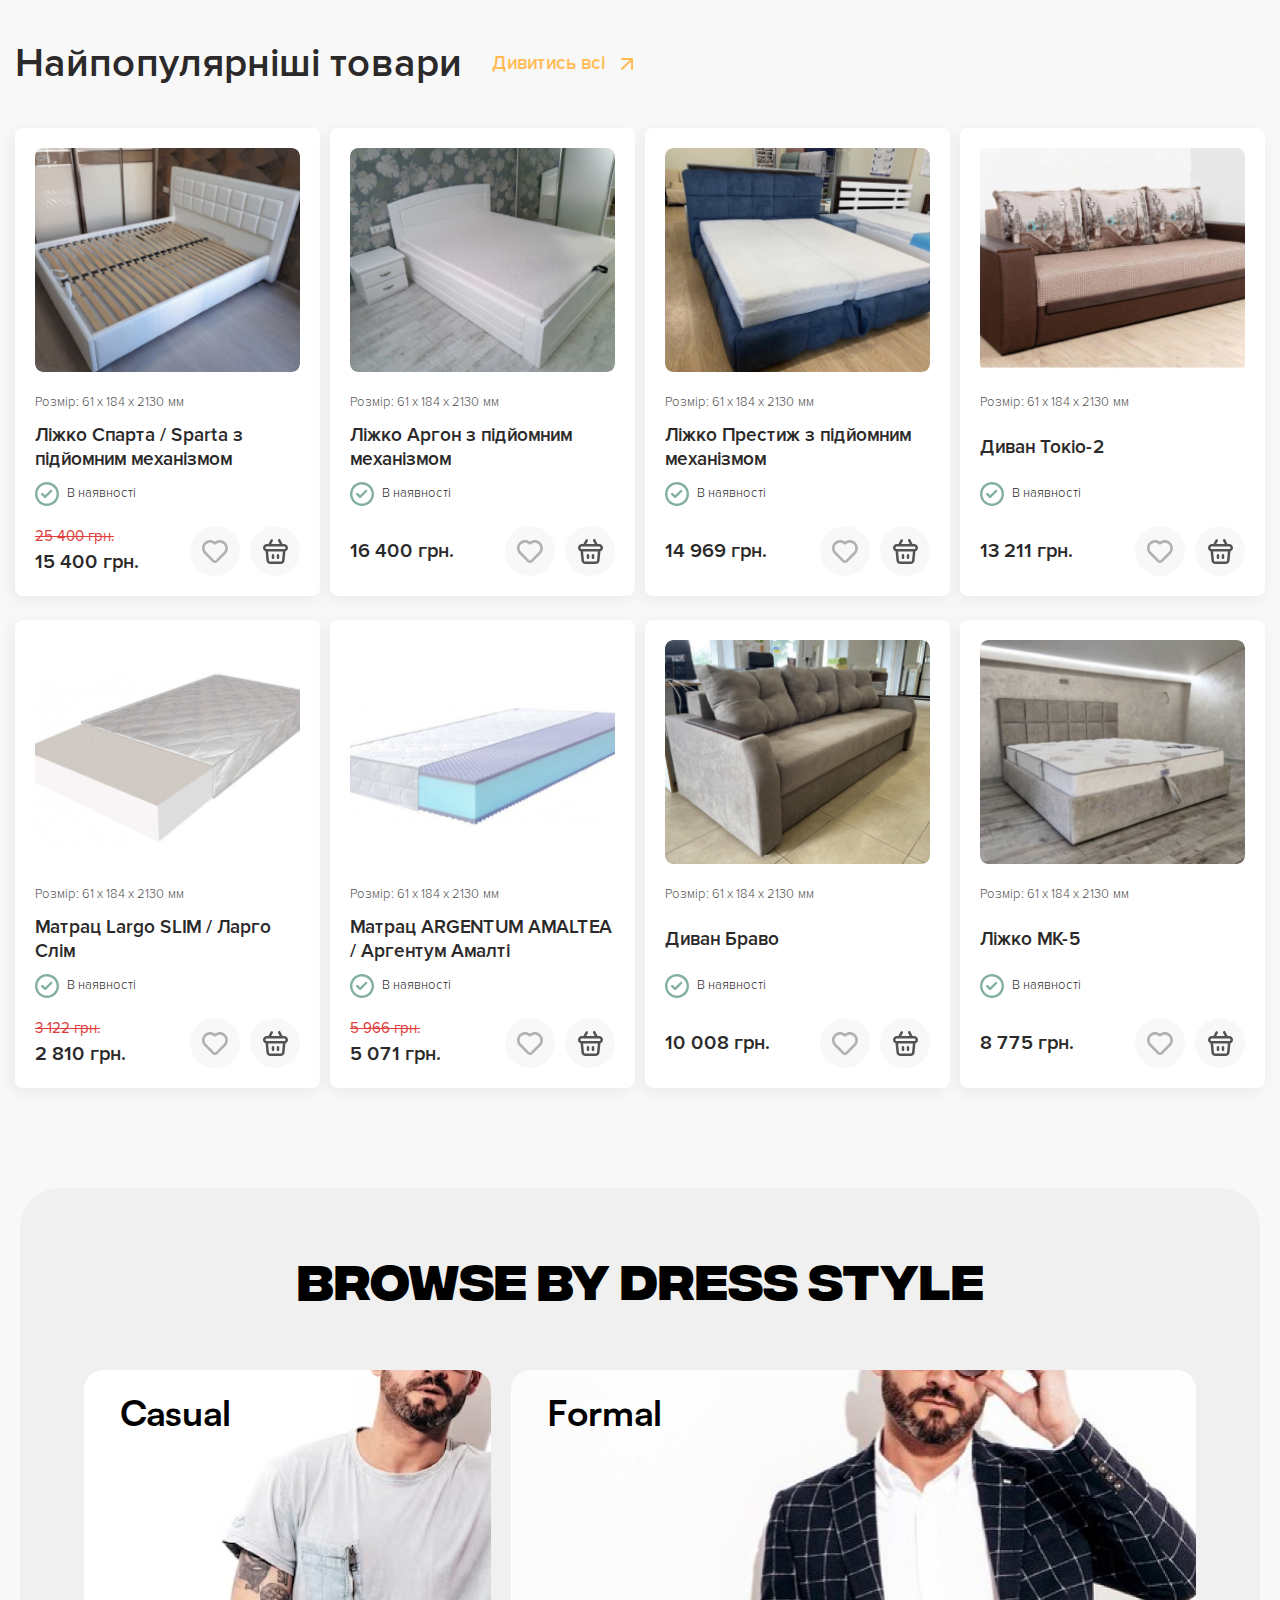
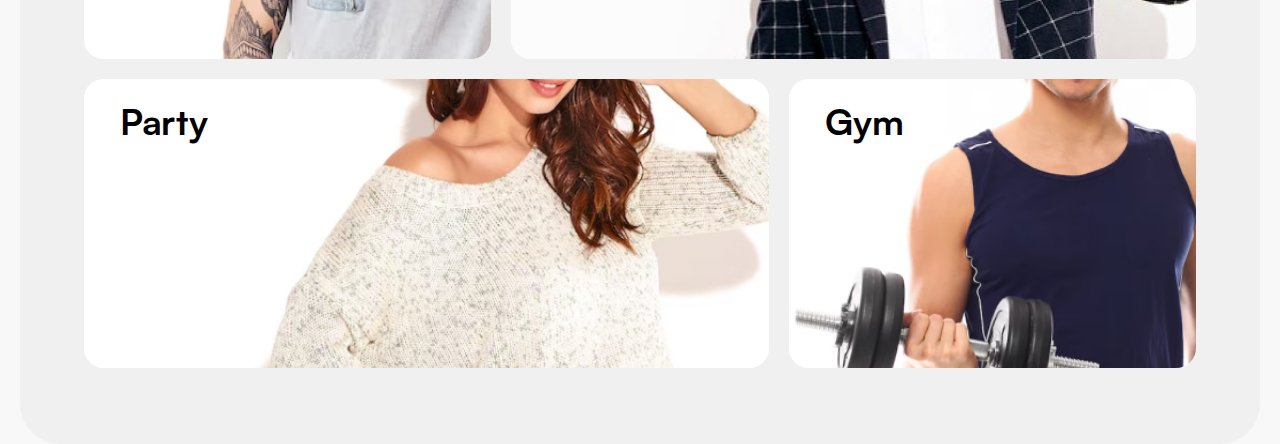
==== commit 483d77fa: "Add files via upload" ====
--- a/lesson_17/index.html
+++ b/lesson_17/index.html
@@ -40,25 +40,32 @@
 									<span class="card-products__old-price">25 400 грн.</span>
 									<span class="card-products__price">15 400 грн.</span>
 								</div>
-								<div class="card-products__icons icons-card-products">
-									<a href="#" class="icons-card-products__link icons-card-products__link--favorites">
-										<!-- <img src="./img/favorites.svg" alt="shopping cart icon"> -->
-										<svg width="26" height="23" viewBox="0 0 26 23" fill="none" xmlns="http://www.w3.org/2000/svg">
-											<path
-												d="M23.5632 2.43654C22.1886 1.05845 20.3666 0.217338 18.4262 0.0651471C16.4857 -0.0870437 14.5549 0.45972 12.9823 1.60667C11.3325 0.379549 9.27898 -0.176889 7.23533 0.049415C5.19168 0.275719 3.30968 1.26795 1.96831 2.8263C0.626943 4.38466 -0.0741483 6.39337 0.00621808 8.44794C0.0865844 10.5025 0.942439 12.4503 2.40143 13.8991L10.4538 21.9645C11.1281 22.6281 12.0362 23 12.9823 23C13.9284 23 14.8365 22.6281 15.5108 21.9645L23.5632 13.8991C25.0771 12.3759 25.9269 10.3155 25.9269 8.16784C25.9269 6.0202 25.0771 3.95979 23.5632 2.43654ZM21.7348 12.1097L13.6825 20.1621C13.5909 20.2546 13.4818 20.3281 13.3616 20.3782C13.2414 20.4283 13.1125 20.4541 12.9823 20.4541C12.8521 20.4541 12.7232 20.4283 12.603 20.3782C12.4828 20.3281 12.3737 20.2546 12.2821 20.1621L4.22974 12.0708C3.21284 11.0313 2.64341 9.63499 2.64341 8.18081C2.64341 6.72664 3.21284 5.33027 4.22974 4.29079C5.26599 3.2677 6.66357 2.69402 8.11977 2.69402C9.57597 2.69402 10.9735 3.2677 12.0098 4.29079C12.1303 4.41232 12.2737 4.50879 12.4318 4.57462C12.5898 4.64045 12.7593 4.67434 12.9304 4.67434C13.1016 4.67434 13.2711 4.64045 13.4291 4.57462C13.5871 4.50879 13.7305 4.41232 13.8511 4.29079C14.8873 3.2677 16.2849 2.69402 17.7411 2.69402C19.1973 2.69402 20.5949 3.2677 21.6311 4.29079C22.662 5.31665 23.2501 6.70544 23.2695 8.15966C23.2889 9.61387 22.738 11.0178 21.7348 12.0708V12.1097Z"
-												fill="#B1B1B1" />
-										</svg>
-
-									</a>
-									<a href="#" class="icons-card-products__link icons-card-products__link--basket">
-										<!-- <img src="./img/basket.svg" alt="favorites icon"> -->
-										<svg width="25" height="25" viewBox="0 0 25 25" fill="none" xmlns="http://www.w3.org/2000/svg">
-											<path
-												d="M14.9969 20.0163C15.3296 20.0163 15.6487 19.885 15.884 19.6514C16.1192 19.4177 16.2514 19.1008 16.2514 18.7704V16.2786C16.2514 15.9481 16.1192 15.6312 15.884 15.3976C15.6487 15.1639 15.3296 15.0327 14.9969 15.0327C14.6642 15.0327 14.3451 15.1639 14.1098 15.3976C13.8746 15.6312 13.7424 15.9481 13.7424 16.2786V18.7704C13.7424 19.1008 13.8746 19.4177 14.1098 19.6514C14.3451 19.885 14.6642 20.0163 14.9969 20.0163ZM9.97886 20.0163C10.3116 20.0163 10.6307 19.885 10.8659 19.6514C11.1012 19.4177 11.2334 19.1008 11.2334 18.7704V16.2786C11.2334 15.9481 11.1012 15.6312 10.8659 15.3976C10.6307 15.1639 10.3116 15.0327 9.97886 15.0327C9.64614 15.0327 9.32705 15.1639 9.09179 15.3976C8.85652 15.6312 8.72435 15.9481 8.72435 16.2786V18.7704C8.72435 19.1008 8.85652 19.4177 9.09179 19.6514C9.32705 19.885 9.64614 20.0163 9.97886 20.0163ZM21.2695 5.06535H19.5382L17.3679 0.766957C17.3016 0.608793 17.2032 0.465912 17.0787 0.347244C16.9543 0.228576 16.8066 0.136671 16.6447 0.0772727C16.4829 0.0178741 16.3105 -0.00774149 16.1383 0.00202672C15.9661 0.0117949 15.7977 0.0567371 15.6438 0.134044C15.4898 0.211352 15.3536 0.319363 15.2435 0.451328C15.1335 0.583293 15.0521 0.736376 15.0043 0.90101C14.9566 1.06564 14.9435 1.23829 14.966 1.40816C14.9885 1.57803 15.046 1.74148 15.1349 1.88828L16.7281 5.06535H8.24763L9.84086 1.88828C9.96263 1.59786 9.96927 1.27245 9.85946 0.977375C9.74964 0.682299 9.53149 0.439403 9.24881 0.297455C8.96613 0.155507 8.63985 0.125015 8.33547 0.212101C8.03109 0.299188 7.77115 0.497405 7.60783 0.766957L5.43753 5.06535H3.70631C2.8196 5.07875 1.96614 5.40268 1.29645 5.98002C0.62676 6.55736 0.183856 7.35101 0.0458562 8.22101C-0.0921441 9.09101 0.083624 9.98146 0.54216 10.7353C1.0007 11.4892 1.71254 12.058 2.55216 12.3415L3.48049 21.636C3.57411 22.5612 4.01158 23.4185 4.7075 24.0405C5.40341 24.6625 6.30778 25.0046 7.24403 25H17.7568C18.6931 25.0046 19.5974 24.6625 20.2934 24.0405C20.9893 23.4185 21.4267 22.5612 21.5204 21.636L22.4487 12.3415C23.2901 12.0572 24.0031 11.4862 24.4613 10.7299C24.9195 9.9735 25.0934 9.08047 24.9522 8.20897C24.8109 7.33747 24.3637 6.54374 23.6896 5.96836C23.0156 5.39298 22.1582 5.07309 21.2695 5.06535ZM18.9988 21.3868C18.9676 21.6952 18.8218 21.981 18.5898 22.1883C18.3578 22.3957 18.0564 22.5097 17.7443 22.5081H7.23148C6.9194 22.5097 6.61794 22.3957 6.38597 22.1883C6.154 21.981 6.00817 21.6952 5.97697 21.3868L5.08627 12.5408H19.8895L18.9988 21.3868ZM21.2695 10.049H3.70631C3.37359 10.049 3.0545 9.91774 2.81923 9.68408C2.58397 9.45043 2.45179 9.13353 2.45179 8.80309C2.45179 8.47266 2.58397 8.15575 2.81923 7.9221C3.0545 7.68845 3.37359 7.55718 3.70631 7.55718H21.2695C21.6022 7.55718 21.9213 7.68845 22.1565 7.9221C22.3918 8.15575 22.524 8.47266 22.524 8.80309C22.524 9.13353 22.3918 9.45043 22.1565 9.68408C21.9213 9.91774 21.6022 10.049 21.2695 10.049Z"
-												fill="#535353" />
-										</svg>
-									</a>
-								</div>
+
+
+								<div class="card-products__icons icons-card-products">
+									<a href="#" class="icons-card-products__link icons-card-products__link--favorites">
+
+										<!-- <img src="./img/favorites.svg" alt="shopping cart icon"> -->
+										<svg width="26" height="23" viewBox="0 0 26 23" fill="none" xmlns="http://www.w3.org/2000/svg">
+											<path
+												d="M23.5632 2.43654C22.1886 1.05845 20.3666 0.217338 18.4262 0.0651471C16.4857 -0.0870437 14.5549 0.45972 12.9823 1.60667C11.3325 0.379549 9.27898 -0.176889 7.23533 0.049415C5.19168 0.275719 3.30968 1.26795 1.96831 2.8263C0.626943 4.38466 -0.0741483 6.39337 0.00621808 8.44794C0.0865844 10.5025 0.942439 12.4503 2.40143 13.8991L10.4538 21.9645C11.1281 22.6281 12.0362 23 12.9823 23C13.9284 23 14.8365 22.6281 15.5108 21.9645L23.5632 13.8991C25.0771 12.3759 25.9269 10.3155 25.9269 8.16784C25.9269 6.0202 25.0771 3.95979 23.5632 2.43654ZM21.7348 12.1097L13.6825 20.1621C13.5909 20.2546 13.4818 20.3281 13.3616 20.3782C13.2414 20.4283 13.1125 20.4541 12.9823 20.4541C12.8521 20.4541 12.7232 20.4283 12.603 20.3782C12.4828 20.3281 12.3737 20.2546 12.2821 20.1621L4.22974 12.0708C3.21284 11.0313 2.64341 9.63499 2.64341 8.18081C2.64341 6.72664 3.21284 5.33027 4.22974 4.29079C5.26599 3.2677 6.66357 2.69402 8.11977 2.69402C9.57597 2.69402 10.9735 3.2677 12.0098 4.29079C12.1303 4.41232 12.2737 4.50879 12.4318 4.57462C12.5898 4.64045 12.7593 4.67434 12.9304 4.67434C13.1016 4.67434 13.2711 4.64045 13.4291 4.57462C13.5871 4.50879 13.7305 4.41232 13.8511 4.29079C14.8873 3.2677 16.2849 2.69402 17.7411 2.69402C19.1973 2.69402 20.5949 3.2677 21.6311 4.29079C22.662 5.31665 23.2501 6.70544 23.2695 8.15966C23.2889 9.61387 22.738 11.0178 21.7348 12.0708V12.1097Z"
+												fill="#B1B1B1" />
+										</svg>
+
+									</a>
+									<a href="#" class="icons-card-products__link icons-card-products__link--basket">
+										<!-- <img src="./img/basket.svg" alt="favorites icon"> -->
+										<svg width="25" height="25" viewBox="0 0 25 25" fill="none" xmlns="http://www.w3.org/2000/svg">
+											<path
+												d="M14.9969 20.0163C15.3296 20.0163 15.6487 19.885 15.884 19.6514C16.1192 19.4177 16.2514 19.1008 16.2514 18.7704V16.2786C16.2514 15.9481 16.1192 15.6312 15.884 15.3976C15.6487 15.1639 15.3296 15.0327 14.9969 15.0327C14.6642 15.0327 14.3451 15.1639 14.1098 15.3976C13.8746 15.6312 13.7424 15.9481 13.7424 16.2786V18.7704C13.7424 19.1008 13.8746 19.4177 14.1098 19.6514C14.3451 19.885 14.6642 20.0163 14.9969 20.0163ZM9.97886 20.0163C10.3116 20.0163 10.6307 19.885 10.8659 19.6514C11.1012 19.4177 11.2334 19.1008 11.2334 18.7704V16.2786C11.2334 15.9481 11.1012 15.6312 10.8659 15.3976C10.6307 15.1639 10.3116 15.0327 9.97886 15.0327C9.64614 15.0327 9.32705 15.1639 9.09179 15.3976C8.85652 15.6312 8.72435 15.9481 8.72435 16.2786V18.7704C8.72435 19.1008 8.85652 19.4177 9.09179 19.6514C9.32705 19.885 9.64614 20.0163 9.97886 20.0163ZM21.2695 5.06535H19.5382L17.3679 0.766957C17.3016 0.608793 17.2032 0.465912 17.0787 0.347244C16.9543 0.228576 16.8066 0.136671 16.6447 0.0772727C16.4829 0.0178741 16.3105 -0.00774149 16.1383 0.00202672C15.9661 0.0117949 15.7977 0.0567371 15.6438 0.134044C15.4898 0.211352 15.3536 0.319363 15.2435 0.451328C15.1335 0.583293 15.0521 0.736376 15.0043 0.90101C14.9566 1.06564 14.9435 1.23829 14.966 1.40816C14.9885 1.57803 15.046 1.74148 15.1349 1.88828L16.7281 5.06535H8.24763L9.84086 1.88828C9.96263 1.59786 9.96927 1.27245 9.85946 0.977375C9.74964 0.682299 9.53149 0.439403 9.24881 0.297455C8.96613 0.155507 8.63985 0.125015 8.33547 0.212101C8.03109 0.299188 7.77115 0.497405 7.60783 0.766957L5.43753 5.06535H3.70631C2.8196 5.07875 1.96614 5.40268 1.29645 5.98002C0.62676 6.55736 0.183856 7.35101 0.0458562 8.22101C-0.0921441 9.09101 0.083624 9.98146 0.54216 10.7353C1.0007 11.4892 1.71254 12.058 2.55216 12.3415L3.48049 21.636C3.57411 22.5612 4.01158 23.4185 4.7075 24.0405C5.40341 24.6625 6.30778 25.0046 7.24403 25H17.7568C18.6931 25.0046 19.5974 24.6625 20.2934 24.0405C20.9893 23.4185 21.4267 22.5612 21.5204 21.636L22.4487 12.3415C23.2901 12.0572 24.0031 11.4862 24.4613 10.7299C24.9195 9.9735 25.0934 9.08047 24.9522 8.20897C24.8109 7.33747 24.3637 6.54374 23.6896 5.96836C23.0156 5.39298 22.1582 5.07309 21.2695 5.06535ZM18.9988 21.3868C18.9676 21.6952 18.8218 21.981 18.5898 22.1883C18.3578 22.3957 18.0564 22.5097 17.7443 22.5081H7.23148C6.9194 22.5097 6.61794 22.3957 6.38597 22.1883C6.154 21.981 6.00817 21.6952 5.97697 21.3868L5.08627 12.5408H19.8895L18.9988 21.3868ZM21.2695 10.049H3.70631C3.37359 10.049 3.0545 9.91774 2.81923 9.68408C2.58397 9.45043 2.45179 9.13353 2.45179 8.80309C2.45179 8.47266 2.58397 8.15575 2.81923 7.9221C3.0545 7.68845 3.37359 7.55718 3.70631 7.55718H21.2695C21.6022 7.55718 21.9213 7.68845 22.1565 7.9221C22.3918 8.15575 22.524 8.47266 22.524 8.80309C22.524 9.13353 22.3918 9.45043 22.1565 9.68408C21.9213 9.91774 21.6022 10.049 21.2695 10.049Z"
+												fill="#535353" />
+										</svg>
+
+									</a>
+								</div>
+
+
+
 							</div>
 						</li>
 						<li class="card-products__item">
@@ -355,7 +362,19 @@
 
 						<a class="style-dress__card" href="#!">
 							<img class="style-dress__image" src="./img/dress/01.jpg" alt="Image">
-							<h3 class="style-dress__sub-title"></h3>
+							<h3 class="style-dress__sub-title">Casual</h3>
+						</a>
+						<a class="style-dress__card" href="#!">
+							<img class="style-dress__image" src="./img/dress/02.jpg" alt="Image">
+							<h3 class="style-dress__sub-title">Formal</h3>
+						</a>
+						<a class="style-dress__card" href="#!">
+							<img class="style-dress__image" src="./img/dress/03.jpg" alt="Image">
+							<h3 class="style-dress__sub-title">Party</h3>
+						</a>
+						<a class="style-dress__card" href="#!">
+							<img class="style-dress__image" src="./img/dress/04.jpg" alt="Image">
+							<h3 class="style-dress__sub-title">Gym</h3>
 						</a>
 
 					</div>
--- a/lesson_17/css/style.css
+++ b/lesson_17/css/style.css
@@ -229,7 +229,7 @@
 .style-dress {
 }
 .style-dress__container {
-  max-width: 1270px;
+  max-width: 1240px;
   background-color: #f0f0f0;
   border-radius: 40px;
   padding: 70px 64px 76px;
@@ -240,28 +240,80 @@
 }
 .top-section-dress__title {
   font-family: "IntegralCF", sans-serif;
-  font-size: 48px;
   color: #000;
+  /* font-size: 48px; */
+  font-size: calc(25px + (48 - 25) * ((100vw - 320px) / (1240 - 320)));
+  padding-bottom: calc(34px + (64 - 34) * ((100vw - 320px) / (1240 - 320)));
   text-align: center;
-  padding-bottom: 64px;
-}
-
+  /* padding-bottom: 64px; */
+}
 .style-dress__cards {
-  /* display: grid;
+  display: grid;
   gap: 20px;
-  grid-template-columns: 1fr auto 1fr;
-  grid-template-rows: 289px 289px; */
 }
 .style-dress__card {
-}
-
-/* .style-dress__card:nth-child(2) {
-  grid-column: 2 span;
-} */
+  border-radius: 20px;
+  position: relative;
+  background-color: #fff;
+  transition: box-shadow 0.3s, transform 0.4s;
+}
+@media (any-hover: hover) {
+  .style-dress__card:hover {
+    box-shadow: -3px 4px 15px 0px rgba(0, 0, 0, 0.5);
+    transform: scale(1.03);
+  }
+  .style-dress__sub-title:hover {
+    color: #ffffff;
+    text-shadow: 1px 2px 5px rgb(0, 0, 0);
+  }
+}
 
 .style-dress__image {
   width: 100%;
-  
+  height: 100%;
+  object-fit: cover;
+  aspect-ratio: 1 / 1;
+  border-radius: 20px;
 }
 .style-dress__sub-title {
-}
+  font-family: "Satoshi", sans-serif;
+  color: #000;
+  /* font-size: 36px; */
+  font-size: calc(14px + (36 - 14) * ((100vw - 320px) / (1240 - 320)));
+  font-weight: 700;
+  position: absolute;
+  /* top: 25px;
+  left: 36px; */
+  top: calc(8px + (25 - 8) * ((100vw - 320px) / (1240 - 320)));
+  left: calc(8px + (36 - 8) * ((100vw - 320px) / (1240 - 320)));
+}
+
+@media (min-width: 1199.98px) {
+  .top-section-dress__title {
+    font-size: 48px;
+    padding-bottom: 64px;
+  }
+  .style-dress__sub-title {
+    font-size: 36px;
+    top: 25px;
+    left: 36px;
+  }
+}
+
+@media (min-width: 991.98px) {
+  .style-dress__cards {
+    grid-template-columns: minmax(150px, 407px) auto minmax(150px, 407px);
+    grid-auto-rows: 289px;
+  }
+
+  .style-dress__card:nth-child(4n + 2),
+  .style-dress__card:nth-child(4n + 3) {
+    grid-column: span 2;
+  }
+}
+
+@media (min-width: 580.98px) and (max-width: 991.98px) {
+  .style-dress__cards {
+    grid-template-columns: minmax(150px, 407px) minmax(150px, 407px);
+  }
+}
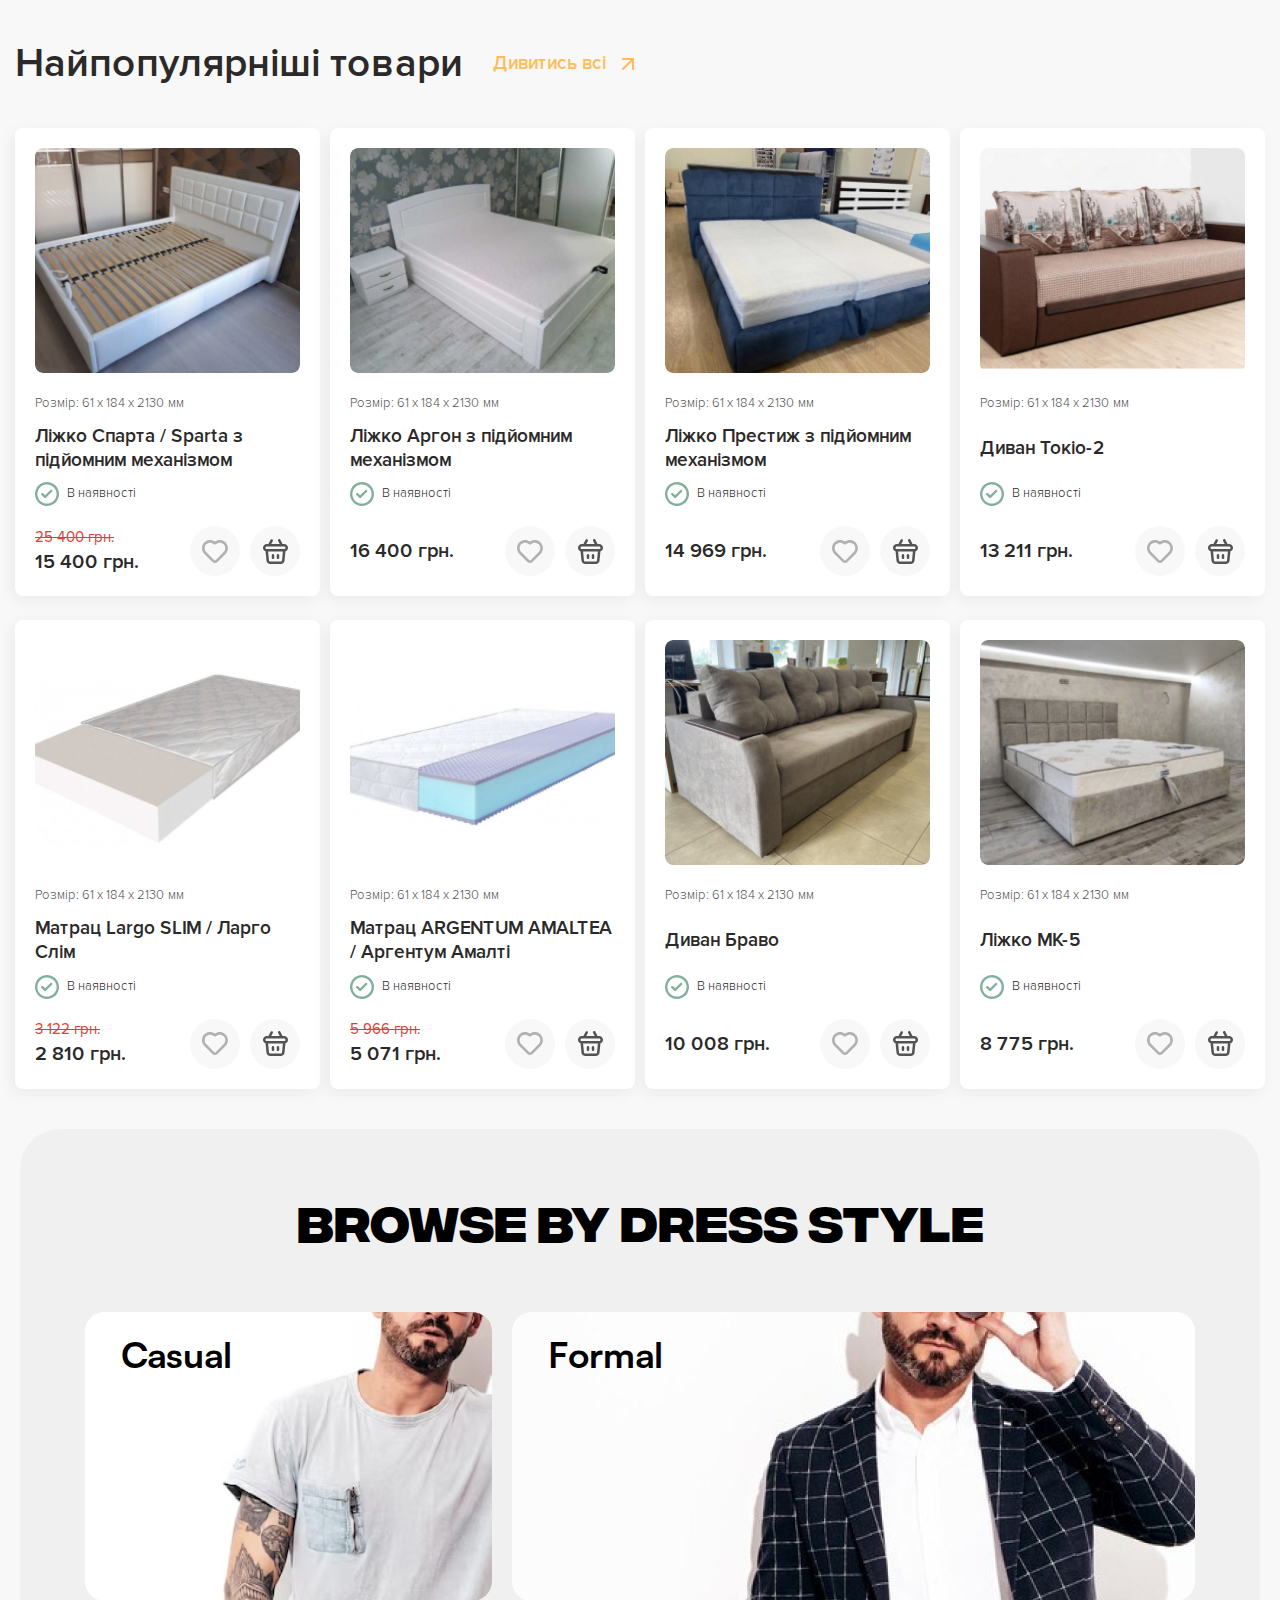
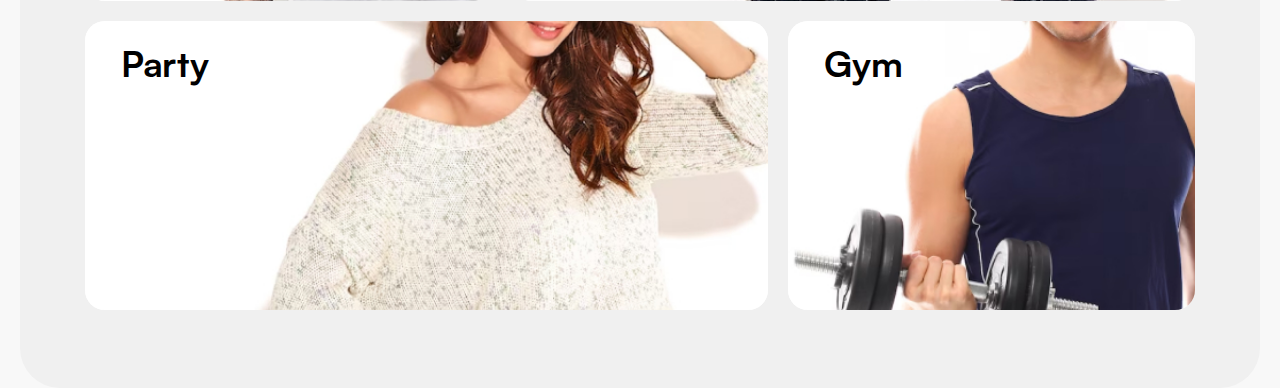
==== commit 1eff5922: "Add files via upload" ====
--- a/lesson_17/index.html
+++ b/lesson_17/index.html
@@ -16,7 +16,7 @@
 		<main class="page">
 			<div class="page__products-card card-products">
 				<div class="card-products__container">
-					<div class="card-products__wrap-title title-wrap">
+					<div class="card-products__wrap-title title-wrap title-wrap--margin-bottom">
 						<h1 class="title-wrap__title">Найпопулярніші товари</h1>
 						<a href="#" class="title-wrap__link">Дивитись всі</a>
 					</div>
@@ -354,7 +354,7 @@
 
 			<div class="page__style-dress style-dress">
 				<div class="style-dress__container">
-					<div class="style-dress__top-section top-section-dress">
+					<div class="style-dress__top-section top-section-dress top-section-dress--margin-bottom">
 						<h2 class="top-section-dress__title">BROWSE BY dress STYLE</h2>
 					</div>
 
--- a/lesson_17/css/style.css
+++ b/lesson_17/css/style.css
@@ -35,25 +35,31 @@
 .page {
   display: flex;
   flex-direction: column;
-  row-gap: 100px;
+  /* row-gap: 100px; */
 }
 .page__products-card {
 }
 .card-products {
 }
 .card-products__container {
+  padding-top: 40px;
+  padding-bottom: 40px;
 }
 .title-wrap {
-  padding: 40px 0;
+  /* padding: 40px 0; */
   display: flex;
   flex-wrap: wrap;
   gap: 10px 30px;
   align-items: center;
 }
+.title-wrap--margin-bottom {
+  margin-bottom: 40px;
+}
 .title-wrap__title {
-  font-size: 40px;
+  /* font-size: 40px; */
   font-weight: 600;
   line-height: 1.2; /* 48/40 */
+  font-size: calc(32px + (40 - 32) * ((100vw - 320px) / (1240 - 320)));
 }
 .title-wrap__link {
   font-size: 19px;
@@ -65,7 +71,7 @@
 }
 
 @media (any-hover: hover) {
-  .popular-products__link:hover {
+  .title-wrap__link:hover {
     text-decoration: underline;
   }
 }
@@ -77,11 +83,26 @@
 }
 .card-products__container {
 }
+/* =================================================== */
 .card-products__list {
   display: grid;
   grid-template-columns: repeat(auto-fit, minmax(300px, 1fr));
   gap: 24px 10px;
 }
+
+/* 
+№2 - Потрібно адаптувати це під 290 пікселів або, як на якомусь етапі, встановити 1fr. Оскільки ми робимо адаптацію під роздільну здатність 320 пікселів, у нас з боків ідуть відступи по 15 пікселів.
+
+15 + 15 = 30.
+320 - 30 = 290.
+у вас зараз праворуч контент не влазить, як ви можете помітити.
+ */
+@media (max-width: 375px) {
+  .card-products__list {
+    grid-template-columns: repeat(auto-fit, minmax(290px, 1fr));
+  }
+}
+/* =================================================== */
 .card-products__item {
   background-color: #fff;
   border-radius: 8px;
@@ -137,8 +158,10 @@
   line-height: 1.26; /* 24/19 */
   transition: all 0.2s;
   display: flex;
-  flex-direction: column;
-  justify-content: center;
+  /* flex-direction: column;
+  justify-content: center; */
+  justify-content: start;
+  align-items: center;
   flex-grow: 1;
 }
 
@@ -161,6 +184,7 @@
 }
 .card-products__cost {
   display: flex;
+  flex-wrap: wrap;
   align-items: center;
   gap: 10px;
 }
@@ -232,21 +256,31 @@
   max-width: 1240px;
   background-color: #f0f0f0;
   border-radius: 40px;
-  padding: 70px 64px 76px;
+  /* padding: 70px 64px 76px; */
+  padding-top: calc(35px + (70 - 35) * ((100vw - 320px) / (1240 - 320)));
+  padding-right: calc(32px + (64 - 32) * ((100vw - 320px) / (1240 - 320)));
+  padding-bottom: calc(38px + (76 - 38) * ((100vw - 320px) / (1240 - 320)));
+  padding-left: calc(32px + (64 - 32) * ((100vw - 320px) / (1240 - 320)));
 }
 .style-dress__top-section {
 }
 .top-section-dress {
+}
+.top-section-dress--margin-bottom {
+  margin-bottom: calc(34px + (64 - 34) * ((100vw - 320px) / (1240 - 320)));
 }
 .top-section-dress__title {
   font-family: "IntegralCF", sans-serif;
   color: #000;
   /* font-size: 48px; */
   font-size: calc(25px + (48 - 25) * ((100vw - 320px) / (1240 - 320)));
-  padding-bottom: calc(34px + (64 - 34) * ((100vw - 320px) / (1240 - 320)));
   text-align: center;
   /* padding-bottom: 64px; */
 }
+.top-section-dress__title:not(:last-child) {
+  margin-bottom: 20px;
+}
+
 .style-dress__cards {
   display: grid;
   gap: 20px;
@@ -257,17 +291,6 @@
   background-color: #fff;
   transition: box-shadow 0.3s, transform 0.4s;
 }
-@media (any-hover: hover) {
-  .style-dress__card:hover {
-    box-shadow: -3px 4px 15px 0px rgba(0, 0, 0, 0.5);
-    transform: scale(1.03);
-  }
-  .style-dress__sub-title:hover {
-    color: #ffffff;
-    text-shadow: 1px 2px 5px rgb(0, 0, 0);
-  }
-}
-
 .style-dress__image {
   width: 100%;
   height: 100%;
@@ -279,19 +302,31 @@
   font-family: "Satoshi", sans-serif;
   color: #000;
   /* font-size: 36px; */
-  font-size: calc(14px + (36 - 14) * ((100vw - 320px) / (1240 - 320)));
+  font-size: calc(18px + (36 - 18) * ((100vw - 320px) / (1240 - 320)));
   font-weight: 700;
   position: absolute;
   /* top: 25px;
   left: 36px; */
-  top: calc(8px + (25 - 8) * ((100vw - 320px) / (1240 - 320)));
-  left: calc(8px + (36 - 8) * ((100vw - 320px) / (1240 - 320)));
+  top: calc(18px + (25 - 18) * ((100vw - 320px) / (1240 - 320)));
+  left: calc(25px + (36 - 25) * ((100vw - 320px) / (1240 - 320)));
+}
+@media (any-hover: hover) {
+  .style-dress__card:hover {
+    box-shadow: -3px 4px 15px 0px rgba(0, 0, 0, 0.5);
+    transform: scale(1.03);
+  }
+  .style-dress__sub-title:hover {
+    color: #ffffff;
+    text-shadow: 1px 2px 5px rgb(0, 0, 0);
+  }
 }
 
 @media (min-width: 1199.98px) {
+  .top-section-dress--margin-bottom {
+    margin-bottom: 64px;
+  }
   .top-section-dress__title {
     font-size: 48px;
-    padding-bottom: 64px;
   }
   .style-dress__sub-title {
     font-size: 36px;
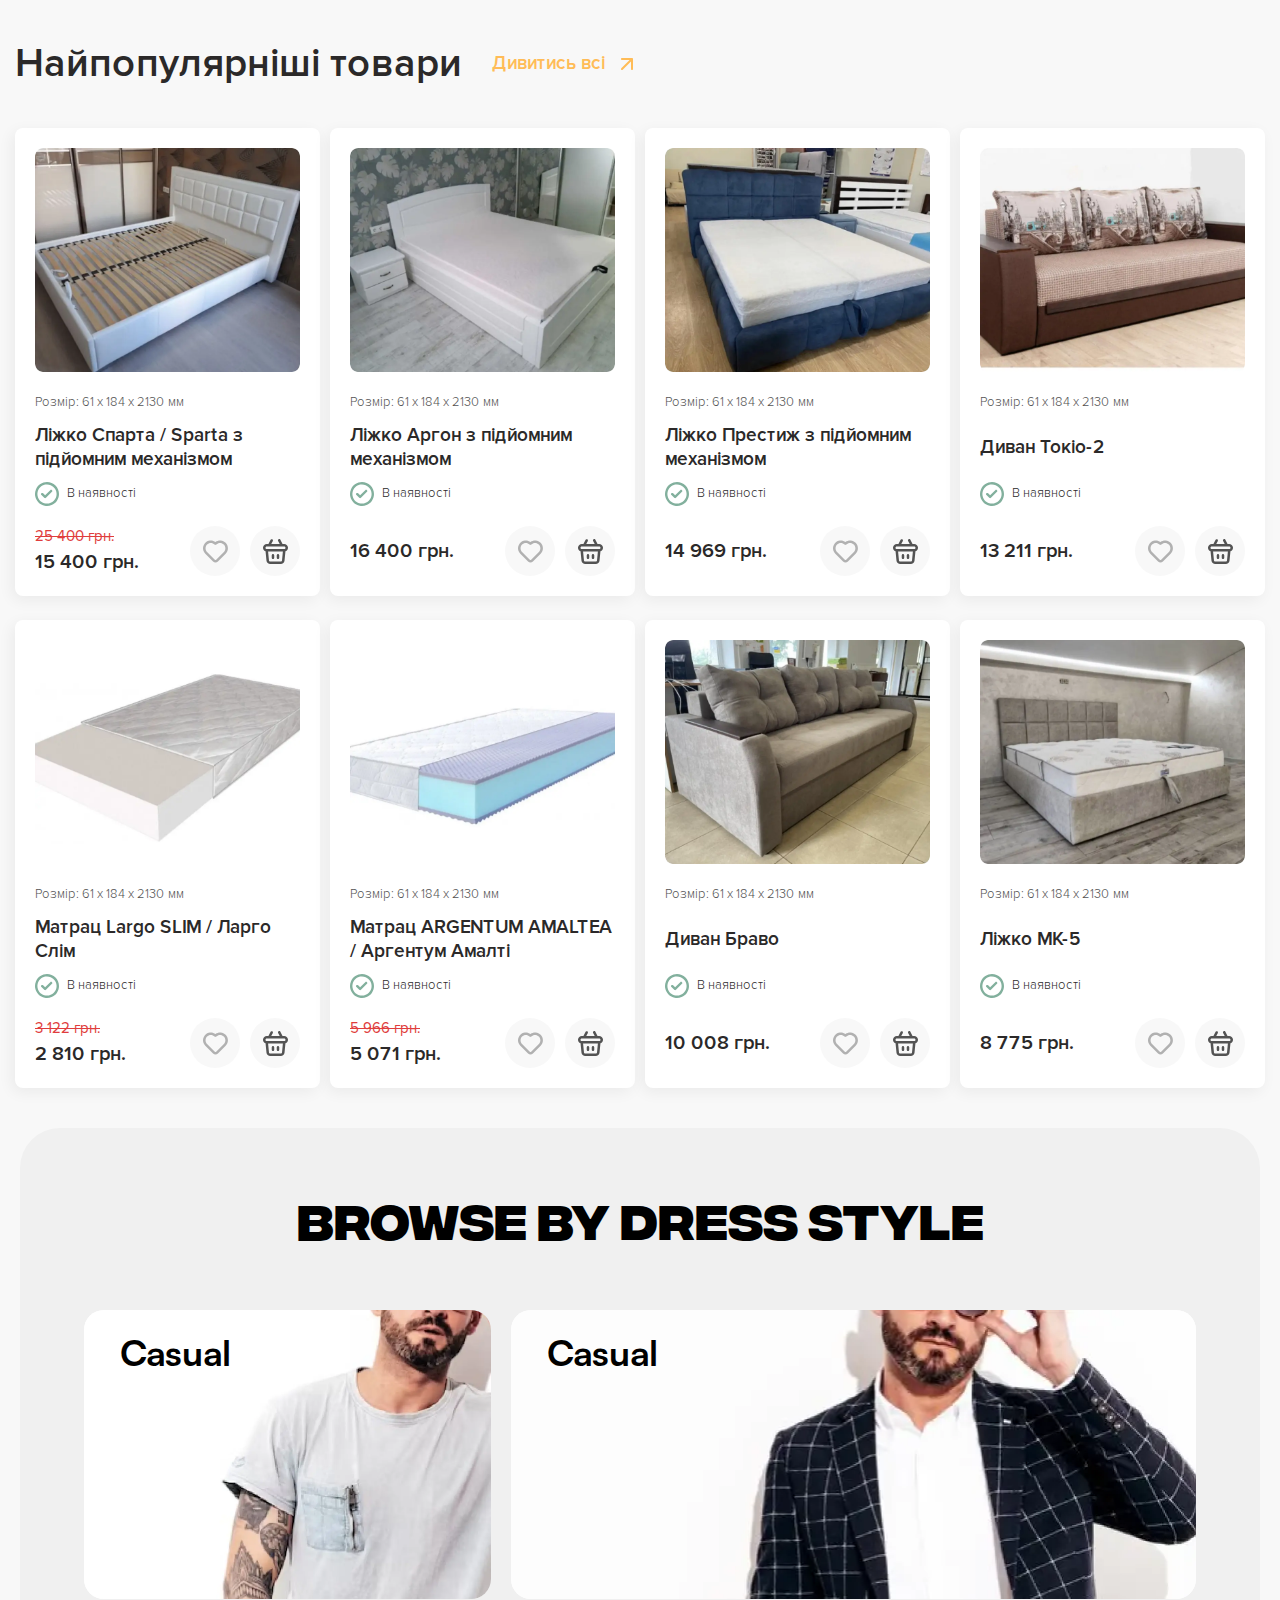
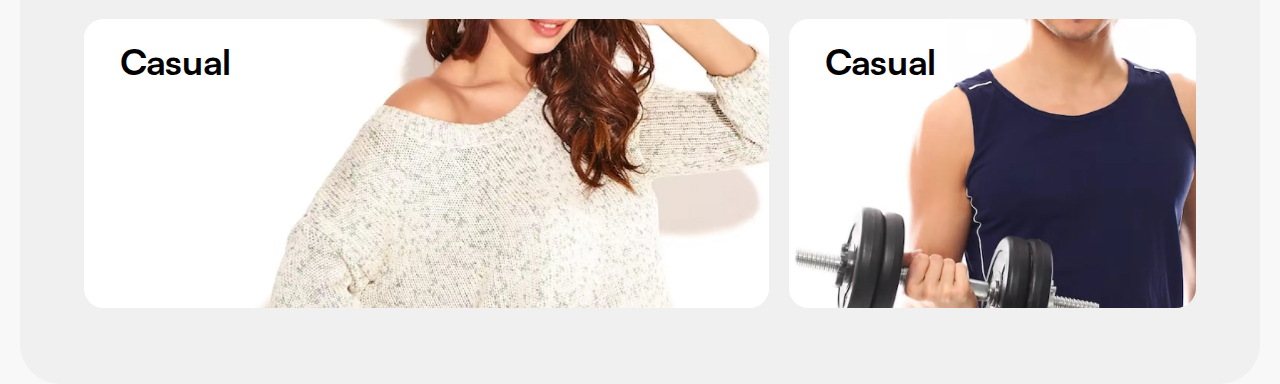
==== commit f2d2289a: "Add files via upload" ====
--- a/lesson_17/index.html
+++ b/lesson_17/index.html
@@ -22,9 +22,17 @@
 					</div>
 					<ul class="card-products__list">
 						<li class="card-products__item">
-							<div class="card-products__image">
+							<!-- <a href="#" class="card-products__image">
 								<img src="./img/popular/01.jpg" alt="Image">
-							</div>
+							</a> -->
+							<a href="#" class="card-products__image">
+								<picture>
+									<source media="(min-width: 1320px)" srcset="./img/popular/01/01_4x.webp">
+									<source media=" (min-width: 549px)" srcset="./img/popular/01/01_3x.webp">
+									<img src="./img/popular/01/01_2x.webp" alt="Image">
+								</picture>
+							</a>
+
 							<div class="card-products__description">
 								<p class="card-products__size">Розмір: 61 x 184 x 2130 мм
 								</p>
@@ -44,34 +52,39 @@
 
 								<div class="card-products__icons icons-card-products">
 									<a href="#" class="icons-card-products__link icons-card-products__link--favorites">
-
-										<!-- <img src="./img/favorites.svg" alt="shopping cart icon"> -->
-										<svg width="26" height="23" viewBox="0 0 26 23" fill="none" xmlns="http://www.w3.org/2000/svg">
-											<path
-												d="M23.5632 2.43654C22.1886 1.05845 20.3666 0.217338 18.4262 0.0651471C16.4857 -0.0870437 14.5549 0.45972 12.9823 1.60667C11.3325 0.379549 9.27898 -0.176889 7.23533 0.049415C5.19168 0.275719 3.30968 1.26795 1.96831 2.8263C0.626943 4.38466 -0.0741483 6.39337 0.00621808 8.44794C0.0865844 10.5025 0.942439 12.4503 2.40143 13.8991L10.4538 21.9645C11.1281 22.6281 12.0362 23 12.9823 23C13.9284 23 14.8365 22.6281 15.5108 21.9645L23.5632 13.8991C25.0771 12.3759 25.9269 10.3155 25.9269 8.16784C25.9269 6.0202 25.0771 3.95979 23.5632 2.43654ZM21.7348 12.1097L13.6825 20.1621C13.5909 20.2546 13.4818 20.3281 13.3616 20.3782C13.2414 20.4283 13.1125 20.4541 12.9823 20.4541C12.8521 20.4541 12.7232 20.4283 12.603 20.3782C12.4828 20.3281 12.3737 20.2546 12.2821 20.1621L4.22974 12.0708C3.21284 11.0313 2.64341 9.63499 2.64341 8.18081C2.64341 6.72664 3.21284 5.33027 4.22974 4.29079C5.26599 3.2677 6.66357 2.69402 8.11977 2.69402C9.57597 2.69402 10.9735 3.2677 12.0098 4.29079C12.1303 4.41232 12.2737 4.50879 12.4318 4.57462C12.5898 4.64045 12.7593 4.67434 12.9304 4.67434C13.1016 4.67434 13.2711 4.64045 13.4291 4.57462C13.5871 4.50879 13.7305 4.41232 13.8511 4.29079C14.8873 3.2677 16.2849 2.69402 17.7411 2.69402C19.1973 2.69402 20.5949 3.2677 21.6311 4.29079C22.662 5.31665 23.2501 6.70544 23.2695 8.15966C23.2889 9.61387 22.738 11.0178 21.7348 12.0708V12.1097Z"
-												fill="#B1B1B1" />
-										</svg>
-
-									</a>
-									<a href="#" class="icons-card-products__link icons-card-products__link--basket">
-										<!-- <img src="./img/basket.svg" alt="favorites icon"> -->
-										<svg width="25" height="25" viewBox="0 0 25 25" fill="none" xmlns="http://www.w3.org/2000/svg">
-											<path
-												d="M14.9969 20.0163C15.3296 20.0163 15.6487 19.885 15.884 19.6514C16.1192 19.4177 16.2514 19.1008 16.2514 18.7704V16.2786C16.2514 15.9481 16.1192 15.6312 15.884 15.3976C15.6487 15.1639 15.3296 15.0327 14.9969 15.0327C14.6642 15.0327 14.3451 15.1639 14.1098 15.3976C13.8746 15.6312 13.7424 15.9481 13.7424 16.2786V18.7704C13.7424 19.1008 13.8746 19.4177 14.1098 19.6514C14.3451 19.885 14.6642 20.0163 14.9969 20.0163ZM9.97886 20.0163C10.3116 20.0163 10.6307 19.885 10.8659 19.6514C11.1012 19.4177 11.2334 19.1008 11.2334 18.7704V16.2786C11.2334 15.9481 11.1012 15.6312 10.8659 15.3976C10.6307 15.1639 10.3116 15.0327 9.97886 15.0327C9.64614 15.0327 9.32705 15.1639 9.09179 15.3976C8.85652 15.6312 8.72435 15.9481 8.72435 16.2786V18.7704C8.72435 19.1008 8.85652 19.4177 9.09179 19.6514C9.32705 19.885 9.64614 20.0163 9.97886 20.0163ZM21.2695 5.06535H19.5382L17.3679 0.766957C17.3016 0.608793 17.2032 0.465912 17.0787 0.347244C16.9543 0.228576 16.8066 0.136671 16.6447 0.0772727C16.4829 0.0178741 16.3105 -0.00774149 16.1383 0.00202672C15.9661 0.0117949 15.7977 0.0567371 15.6438 0.134044C15.4898 0.211352 15.3536 0.319363 15.2435 0.451328C15.1335 0.583293 15.0521 0.736376 15.0043 0.90101C14.9566 1.06564 14.9435 1.23829 14.966 1.40816C14.9885 1.57803 15.046 1.74148 15.1349 1.88828L16.7281 5.06535H8.24763L9.84086 1.88828C9.96263 1.59786 9.96927 1.27245 9.85946 0.977375C9.74964 0.682299 9.53149 0.439403 9.24881 0.297455C8.96613 0.155507 8.63985 0.125015 8.33547 0.212101C8.03109 0.299188 7.77115 0.497405 7.60783 0.766957L5.43753 5.06535H3.70631C2.8196 5.07875 1.96614 5.40268 1.29645 5.98002C0.62676 6.55736 0.183856 7.35101 0.0458562 8.22101C-0.0921441 9.09101 0.083624 9.98146 0.54216 10.7353C1.0007 11.4892 1.71254 12.058 2.55216 12.3415L3.48049 21.636C3.57411 22.5612 4.01158 23.4185 4.7075 24.0405C5.40341 24.6625 6.30778 25.0046 7.24403 25H17.7568C18.6931 25.0046 19.5974 24.6625 20.2934 24.0405C20.9893 23.4185 21.4267 22.5612 21.5204 21.636L22.4487 12.3415C23.2901 12.0572 24.0031 11.4862 24.4613 10.7299C24.9195 9.9735 25.0934 9.08047 24.9522 8.20897C24.8109 7.33747 24.3637 6.54374 23.6896 5.96836C23.0156 5.39298 22.1582 5.07309 21.2695 5.06535ZM18.9988 21.3868C18.9676 21.6952 18.8218 21.981 18.5898 22.1883C18.3578 22.3957 18.0564 22.5097 17.7443 22.5081H7.23148C6.9194 22.5097 6.61794 22.3957 6.38597 22.1883C6.154 21.981 6.00817 21.6952 5.97697 21.3868L5.08627 12.5408H19.8895L18.9988 21.3868ZM21.2695 10.049H3.70631C3.37359 10.049 3.0545 9.91774 2.81923 9.68408C2.58397 9.45043 2.45179 9.13353 2.45179 8.80309C2.45179 8.47266 2.58397 8.15575 2.81923 7.9221C3.0545 7.68845 3.37359 7.55718 3.70631 7.55718H21.2695C21.6022 7.55718 21.9213 7.68845 22.1565 7.9221C22.3918 8.15575 22.524 8.47266 22.524 8.80309C22.524 9.13353 22.3918 9.45043 22.1565 9.68408C21.9213 9.91774 21.6022 10.049 21.2695 10.049Z"
-												fill="#535353" />
-										</svg>
-
-									</a>
-								</div>
-
-
-
-							</div>
-						</li>
-						<li class="card-products__item">
-							<div class="card-products__image">
+										<!-- <img src="./img/favorites.svg" alt="shopping cart icon"> -->
+
+										<svg width="26" height="23" viewBox="0 0 26 23" fill="none" xmlns="http://www.w3.org/2000/svg">
+
+											<path
+												d="M23.5632 2.43654C22.1886 1.05845 20.3666 0.217338 18.4262 0.0651471C16.4857 -0.0870437 14.5549 0.45972 12.9823 1.60667C11.3325 0.379549 9.27898 -0.176889 7.23533 0.049415C5.19168 0.275719 3.30968 1.26795 1.96831 2.8263C0.626943 4.38466 -0.0741483 6.39337 0.00621808 8.44794C0.0865844 10.5025 0.942439 12.4503 2.40143 13.8991L10.4538 21.9645C11.1281 22.6281 12.0362 23 12.9823 23C13.9284 23 14.8365 22.6281 15.5108 21.9645L23.5632 13.8991C25.0771 12.3759 25.9269 10.3155 25.9269 8.16784C25.9269 6.0202 25.0771 3.95979 23.5632 2.43654ZM21.7348 12.1097L13.6825 20.1621C13.5909 20.2546 13.4818 20.3281 13.3616 20.3782C13.2414 20.4283 13.1125 20.4541 12.9823 20.4541C12.8521 20.4541 12.7232 20.4283 12.603 20.3782C12.4828 20.3281 12.3737 20.2546 12.2821 20.1621L4.22974 12.0708C3.21284 11.0313 2.64341 9.63499 2.64341 8.18081C2.64341 6.72664 3.21284 5.33027 4.22974 4.29079C5.26599 3.2677 6.66357 2.69402 8.11977 2.69402C9.57597 2.69402 10.9735 3.2677 12.0098 4.29079C12.1303 4.41232 12.2737 4.50879 12.4318 4.57462C12.5898 4.64045 12.7593 4.67434 12.9304 4.67434C13.1016 4.67434 13.2711 4.64045 13.4291 4.57462C13.5871 4.50879 13.7305 4.41232 13.8511 4.29079C14.8873 3.2677 16.2849 2.69402 17.7411 2.69402C19.1973 2.69402 20.5949 3.2677 21.6311 4.29079C22.662 5.31665 23.2501 6.70544 23.2695 8.15966C23.2889 9.61387 22.738 11.0178 21.7348 12.0708V12.1097Z"
+												fill="#B1B1B1" />
+										</svg>
+									</a>
+									<a href="#" class="icons-card-products__link icons-card-products__link--basket">
+										<!-- <img src="./img/basket.svg" alt="favorites icon"> -->
+										<svg width="25" height="25" viewBox="0 0 25 25" fill="none" xmlns="http://www.w3.org/2000/svg">
+											<path
+												d="M14.9969 20.0163C15.3296 20.0163 15.6487 19.885 15.884 19.6514C16.1192 19.4177 16.2514 19.1008 16.2514 18.7704V16.2786C16.2514 15.9481 16.1192 15.6312 15.884 15.3976C15.6487 15.1639 15.3296 15.0327 14.9969 15.0327C14.6642 15.0327 14.3451 15.1639 14.1098 15.3976C13.8746 15.6312 13.7424 15.9481 13.7424 16.2786V18.7704C13.7424 19.1008 13.8746 19.4177 14.1098 19.6514C14.3451 19.885 14.6642 20.0163 14.9969 20.0163ZM9.97886 20.0163C10.3116 20.0163 10.6307 19.885 10.8659 19.6514C11.1012 19.4177 11.2334 19.1008 11.2334 18.7704V16.2786C11.2334 15.9481 11.1012 15.6312 10.8659 15.3976C10.6307 15.1639 10.3116 15.0327 9.97886 15.0327C9.64614 15.0327 9.32705 15.1639 9.09179 15.3976C8.85652 15.6312 8.72435 15.9481 8.72435 16.2786V18.7704C8.72435 19.1008 8.85652 19.4177 9.09179 19.6514C9.32705 19.885 9.64614 20.0163 9.97886 20.0163ZM21.2695 5.06535H19.5382L17.3679 0.766957C17.3016 0.608793 17.2032 0.465912 17.0787 0.347244C16.9543 0.228576 16.8066 0.136671 16.6447 0.0772727C16.4829 0.0178741 16.3105 -0.00774149 16.1383 0.00202672C15.9661 0.0117949 15.7977 0.0567371 15.6438 0.134044C15.4898 0.211352 15.3536 0.319363 15.2435 0.451328C15.1335 0.583293 15.0521 0.736376 15.0043 0.90101C14.9566 1.06564 14.9435 1.23829 14.966 1.40816C14.9885 1.57803 15.046 1.74148 15.1349 1.88828L16.7281 5.06535H8.24763L9.84086 1.88828C9.96263 1.59786 9.96927 1.27245 9.85946 0.977375C9.74964 0.682299 9.53149 0.439403 9.24881 0.297455C8.96613 0.155507 8.63985 0.125015 8.33547 0.212101C8.03109 0.299188 7.77115 0.497405 7.60783 0.766957L5.43753 5.06535H3.70631C2.8196 5.07875 1.96614 5.40268 1.29645 5.98002C0.62676 6.55736 0.183856 7.35101 0.0458562 8.22101C-0.0921441 9.09101 0.083624 9.98146 0.54216 10.7353C1.0007 11.4892 1.71254 12.058 2.55216 12.3415L3.48049 21.636C3.57411 22.5612 4.01158 23.4185 4.7075 24.0405C5.40341 24.6625 6.30778 25.0046 7.24403 25H17.7568C18.6931 25.0046 19.5974 24.6625 20.2934 24.0405C20.9893 23.4185 21.4267 22.5612 21.5204 21.636L22.4487 12.3415C23.2901 12.0572 24.0031 11.4862 24.4613 10.7299C24.9195 9.9735 25.0934 9.08047 24.9522 8.20897C24.8109 7.33747 24.3637 6.54374 23.6896 5.96836C23.0156 5.39298 22.1582 5.07309 21.2695 5.06535ZM18.9988 21.3868C18.9676 21.6952 18.8218 21.981 18.5898 22.1883C18.3578 22.3957 18.0564 22.5097 17.7443 22.5081H7.23148C6.9194 22.5097 6.61794 22.3957 6.38597 22.1883C6.154 21.981 6.00817 21.6952 5.97697 21.3868L5.08627 12.5408H19.8895L18.9988 21.3868ZM21.2695 10.049H3.70631C3.37359 10.049 3.0545 9.91774 2.81923 9.68408C2.58397 9.45043 2.45179 9.13353 2.45179 8.80309C2.45179 8.47266 2.58397 8.15575 2.81923 7.9221C3.0545 7.68845 3.37359 7.55718 3.70631 7.55718H21.2695C21.6022 7.55718 21.9213 7.68845 22.1565 7.9221C22.3918 8.15575 22.524 8.47266 22.524 8.80309C22.524 9.13353 22.3918 9.45043 22.1565 9.68408C21.9213 9.91774 21.6022 10.049 21.2695 10.049Z"
+												fill="#535353" />
+										</svg>
+									</a>
+								</div>
+
+
+							</div>
+						</li>
+						<li class="card-products__item">
+							<!-- <a href="#" class="card-products__image">
 								<img src="./img/popular/02.jpg" alt="Image">
-							</div>
+							</a> -->
+							<a href="#" class="card-products__image">
+								<picture>
+									<source media="(min-width: 1320px)" srcset="./img/popular/02/02_4x.webp">
+									<source media=" (min-width: 549px)" srcset="./img/popular/02/02_3x.webp">
+									<img src="./img/popular/02/02_2x.webp" alt="Image">
+								</picture>
+							</a>
 							<div class="card-products__description">
 								<p class="card-products__size">Розмір: 61 x 184 x 2130 мм
 								</p>
@@ -109,9 +122,16 @@
 							</div>
 						</li>
 						<li class="card-products__item">
-							<div class="card-products__image">
+							<!-- <a href="#" class="card-products__image">
 								<img src="./img/popular/03.jpg" alt="Image">
-							</div>
+							</a> -->
+							<a href="#" class="card-products__image">
+								<picture>
+									<source media="(min-width: 1320px)" srcset="./img/popular/03/03_4x.webp">
+									<source media=" (min-width: 549px)" srcset="./img/popular/03/03_3x.webp">
+									<img src="./img/popular/03/03_2x.webp" alt="Image">
+								</picture>
+							</a>
 							<div class="card-products__description">
 								<p class="card-products__size">Розмір: 61 x 184 x 2130 мм
 								</p>
@@ -149,9 +169,16 @@
 							</div>
 						</li>
 						<li class="card-products__item">
-							<div class="card-products__image">
+							<!-- <a href="#" class="card-products__image">
 								<img src="./img/popular/04.jpg" alt="Image">
-							</div>
+							</a> -->
+							<a href="#" class="card-products__image">
+								<picture>
+									<source media="(min-width: 1320px)" srcset="./img/popular/04/04_4x.webp">
+									<source media=" (min-width: 549px)" srcset="./img/popular/04/04_3x.webp">
+									<img src="./img/popular/04/04_2x.webp" alt="Image">
+								</picture>
+							</a>
 							<div class="card-products__description">
 								<p class="card-products__size">Розмір: 61 x 184 x 2130 мм
 								</p>
@@ -189,9 +216,16 @@
 							</div>
 						</li>
 						<li class="card-products__item">
-							<div class="card-products__image">
+							<!-- <a href="#" class="card-products__image">
 								<img src="./img/popular/05.png" alt="Image">
-							</div>
+							</a> -->
+							<a href="#" class="card-products__image">
+								<picture>
+									<source media="(min-width: 1320px)" srcset="./img/popular/05/05_4x.webp">
+									<source media=" (min-width: 549px)" srcset="./img/popular/05/05_3x.webp">
+									<img src="./img/popular/05/05_2x.webp" alt="Image">
+								</picture>
+							</a>
 							<div class="card-products__description">
 								<p class="card-products__size">Розмір: 61 x 184 x 2130 мм
 								</p>
@@ -229,9 +263,16 @@
 							</div>
 						</li>
 						<li class="card-products__item">
-							<div class="card-products__image">
+							<!-- <a href="#" class="card-products__image">
 								<img src="./img/popular/06.png" alt="Image">
-							</div>
+							</a> -->
+							<a href="#" class="card-products__image">
+								<picture>
+									<source media="(min-width: 1320px)" srcset="./img/popular/06/06_4x.webp">
+									<source media=" (min-width: 549px)" srcset="./img/popular/06/06_3x.webp">
+									<img src="./img/popular/06/06_2x.webp" alt="Image">
+								</picture>
+							</a>
 							<div class="card-products__description">
 								<p class="card-products__size">Розмір: 61 x 184 x 2130 мм
 								</p>
@@ -269,9 +310,16 @@
 							</div>
 						</li>
 						<li class="card-products__item">
-							<div class="card-products__image">
+							<!-- <a href="#" class="card-products__image">
 								<img src="./img/popular/07.jpg" alt="Image">
-							</div>
+							</a> -->
+							<a href="#" class="card-products__image">
+								<picture>
+									<source media="(min-width: 1320px)" srcset="./img/popular/07/07_4x.webp">
+									<source media=" (min-width: 549px)" srcset="./img/popular/07/07_3x.webp">
+									<img src="./img/popular/07/07_2x.webp" alt="Image">
+								</picture>
+							</a>
 							<div class="card-products__description">
 								<p class="card-products__size">Розмір: 61 x 184 x 2130 мм
 								</p>
@@ -309,9 +357,16 @@
 							</div>
 						</li>
 						<li class="card-products__item">
-							<div class="card-products__image">
+							<!-- <a href="#" class="card-products__image">
 								<img src="./img/popular/08.jpg" alt="Image">
-							</div>
+							</a> -->
+							<a href="#" class="card-products__image">
+								<picture>
+									<source media="(min-width: 1320px)" srcset="./img/popular/08/08_4x.webp">
+									<source media=" (min-width: 549px)" srcset="./img/popular/08/08_3x.webp">
+									<img src="./img/popular/08/08_2x.webp" alt="Image">
+								</picture>
+							</a>
 							<div class="card-products__description">
 								<p class="card-products__size">Розмір: 61 x 184 x 2130 мм
 								</p>
@@ -360,14 +415,50 @@
 
 					<div class="style-dress__cards">
 
-						<a class="style-dress__card" href="#!">
+						<a href="#" class="style-dress__card">
+							<picture>
+								<source media="(min-width: 1320px)" srcset="./img/dress/01/dress_01_4x.webp">
+								<source media=" (min-width: 549px)" srcset="./img/dress/01/dress_01_3x.webp">
+								<img class="style-dress__image" src="./img/dress/01/dress_01_2x.webp" alt="Image">
+							</picture>
+							<h3 class="style-dress__sub-title">Casual</h3>
+						</a>
+						<a href="#" class="style-dress__card">
+							<picture>
+								<source media="(min-width: 1320px)" srcset="./img/dress/02/dress_02_4x.webp">
+								<source media=" (min-width: 549px)" srcset="./img/dress/02/dress_02_3x.webp">
+								<img class="style-dress__image" src="./img/dress/02/dress_02_2x.webp" alt="Image">
+							</picture>
+							<h3 class="style-dress__sub-title">Casual</h3>
+						</a>
+
+						<a href="#" class="style-dress__card">
+							<picture>
+								<source media="(min-width: 1320px)" srcset="./img/dress/03/dress_03_4x.webp">
+								<source media=" (min-width: 549px)" srcset="./img/dress/03/dress_03_3x.webp">
+								<img class="style-dress__image" src="./img/dress/03/dress_03_2x.webp" alt="Image">
+							</picture>
+							<h3 class="style-dress__sub-title">Casual</h3>
+						</a>
+
+						<a href="#" class="style-dress__card">
+							<picture>
+								<source media="(min-width: 1320px)" srcset="./img/dress/04/dress_04_4x.webp">
+								<source media=" (min-width: 549px)" srcset="./img/dress/04/dress_04_3x.webp">
+								<img class="style-dress__image" src="./img/dress/04/dress_04_2x.webp" alt="Image">
+							</picture>
+							<h3 class="style-dress__sub-title">Casual</h3>
+						</a>
+						<!-- <a class="style-dress__card" href="#!">
 							<img class="style-dress__image" src="./img/dress/01.jpg" alt="Image">
 							<h3 class="style-dress__sub-title">Casual</h3>
-						</a>
-						<a class="style-dress__card" href="#!">
+						</a> -->
+
+						<!-- <a class="style-dress__card" href="#!">
 							<img class="style-dress__image" src="./img/dress/02.jpg" alt="Image">
 							<h3 class="style-dress__sub-title">Formal</h3>
 						</a>
+						
 						<a class="style-dress__card" href="#!">
 							<img class="style-dress__image" src="./img/dress/03.jpg" alt="Image">
 							<h3 class="style-dress__sub-title">Party</h3>
@@ -375,7 +466,7 @@
 						<a class="style-dress__card" href="#!">
 							<img class="style-dress__image" src="./img/dress/04.jpg" alt="Image">
 							<h3 class="style-dress__sub-title">Gym</h3>
-						</a>
+						</a> -->
 
 					</div>
 				</div>
--- a/lesson_17/css/style.css
+++ b/lesson_17/css/style.css
@@ -56,10 +56,12 @@
   margin-bottom: 40px;
 }
 .title-wrap__title {
-  /* font-size: 40px; */
   font-weight: 600;
   line-height: 1.2; /* 48/40 */
-  font-size: calc(32px + (40 - 32) * ((100vw - 320px) / (1240 - 320)));
+  font-size: min(
+    max(32px, calc(32px + (40 - 32) * ((100vw - 320px) / (1240 - 320)))),
+    40px
+  );
 }
 .title-wrap__link {
   font-size: 19px;
@@ -86,23 +88,9 @@
 /* =================================================== */
 .card-products__list {
   display: grid;
-  grid-template-columns: repeat(auto-fit, minmax(300px, 1fr));
+  grid-template-columns: repeat(auto-fit, minmax(255px, 1fr));
   gap: 24px 10px;
 }
-
-/* 
-№2 - Потрібно адаптувати це під 290 пікселів або, як на якомусь етапі, встановити 1fr. Оскільки ми робимо адаптацію під роздільну здатність 320 пікселів, у нас з боків ідуть відступи по 15 пікселів.
-
-15 + 15 = 30.
-320 - 30 = 290.
-у вас зараз праворуч контент не влазить, як ви можете помітити.
- */
-@media (max-width: 375px) {
-  .card-products__list {
-    grid-template-columns: repeat(auto-fit, minmax(290px, 1fr));
-  }
-}
-/* =================================================== */
 .card-products__item {
   background-color: #fff;
   border-radius: 8px;
@@ -123,16 +111,19 @@
 .card-products__image {
   border-radius: 8px;
   overflow: hidden;
-}
-
-.card-products__image img {
+  aspect-ratio: 260 / 220;
+}
+
+.card-products__image picture > img {
   width: 100%;
+  height: 100%;
+  object-fit: cover;
   transition: transform 0.3s;
 }
 
 @media (any-hover: hover) {
   .card-products__image img:hover {
-    transform: scale(1.2);
+    transform: scale(1.06);
   }
 }
 
@@ -227,6 +218,17 @@
   transition: background-color 0.3s;
 }
 
+.icons-card-products__link img {
+  width: 25px;
+  height: 25px;
+  object-fit: contain;
+}
+.icons-card-products__link svg {
+  width: 25px;
+  height: 25px;
+  object-fit: contain;
+}
+
 .icons-card-products__link--favorites > svg > path,
 .icons-card-products__link--basket > svg > path {
   transition: fill 0.3s;
@@ -257,25 +259,41 @@
   background-color: #f0f0f0;
   border-radius: 40px;
   /* padding: 70px 64px 76px; */
-  padding-top: calc(35px + (70 - 35) * ((100vw - 320px) / (1240 - 320)));
-  padding-right: calc(32px + (64 - 32) * ((100vw - 320px) / (1240 - 320)));
-  padding-bottom: calc(38px + (76 - 38) * ((100vw - 320px) / (1240 - 320)));
-  padding-left: calc(32px + (64 - 32) * ((100vw - 320px) / (1240 - 320)));
+  padding-top: min(
+    max(40px, calc(40px + (70 - 40) * ((100vw - 320px) / (1240 - 320)))),
+    70px
+  );
+  padding-left: min(
+    max(24px, calc(24px + (64 - 24) * ((100vw - 320px) / (1240 - 320)))),
+    64px
+  );
+  padding-right: min(
+    max(24px, calc(24px + (64 - 24) * ((100vw - 320px) / (1240 - 320)))),
+    64px
+  );
+  padding-bottom: min(
+    max(27px, calc(27px + (76 - 27) * ((100vw - 320px) / (1240 - 320)))),
+    76px
+  );
 }
 .style-dress__top-section {
 }
 .top-section-dress {
 }
 .top-section-dress--margin-bottom {
-  margin-bottom: calc(34px + (64 - 34) * ((100vw - 320px) / (1240 - 320)));
+  margin-bottom: min(
+    max(28px, calc(28px + (64 - 28) * ((100vw - 320px) / (1240 - 320)))),
+    64px
+  );
 }
 .top-section-dress__title {
   font-family: "IntegralCF", sans-serif;
   color: #000;
-  /* font-size: 48px; */
-  font-size: calc(25px + (48 - 25) * ((100vw - 320px) / (1240 - 320)));
+  font-size: min(
+    max(32px, calc(32px + (48 - 32) * ((100vw - 320px) / (1240 - 320)))),
+    48px
+  );
   text-align: center;
-  /* padding-bottom: 64px; */
 }
 .top-section-dress__title:not(:last-child) {
   margin-bottom: 20px;
@@ -283,7 +301,10 @@
 
 .style-dress__cards {
   display: grid;
-  gap: 20px;
+  gap: min(
+    max(16px, calc(16px + (20 - 16) * ((100vw - 320px) / (1240 - 320)))),
+    20px
+  );
 }
 .style-dress__card {
   border-radius: 20px;
@@ -295,20 +316,29 @@
   width: 100%;
   height: 100%;
   object-fit: cover;
-  aspect-ratio: 1 / 1;
+  /* aspect-ratio: 1 / 1; */
   border-radius: 20px;
 }
 .style-dress__sub-title {
+  transition: all 0.2s;
   font-family: "Satoshi", sans-serif;
   color: #000;
   /* font-size: 36px; */
-  font-size: calc(18px + (36 - 18) * ((100vw - 320px) / (1240 - 320)));
+  font-size: min(
+    max(24px, calc(24px + (36 - 24) * ((100vw - 320px) / (1240 - 320)))),
+    36px
+  );
   font-weight: 700;
   position: absolute;
-  /* top: 25px;
-  left: 36px; */
-  top: calc(18px + (25 - 18) * ((100vw - 320px) / (1240 - 320)));
-  left: calc(25px + (36 - 25) * ((100vw - 320px) / (1240 - 320)));
+
+  top: min(
+    max(16px, calc(16px + (25 - 16) * ((100vw - 320px) / (1240 - 320)))),
+    25px
+  );
+  left: min(
+    max(24px, calc(24px + (36 - 24) * ((100vw - 320px) / (1240 - 320)))),
+    36px
+  );
 }
 @media (any-hover: hover) {
   .style-dress__card:hover {
@@ -321,22 +351,9 @@
   }
 }
 
-@media (min-width: 1199.98px) {
-  .top-section-dress--margin-bottom {
-    margin-bottom: 64px;
-  }
-  .top-section-dress__title {
-    font-size: 48px;
-  }
-  .style-dress__sub-title {
-    font-size: 36px;
-    top: 25px;
-    left: 36px;
-  }
-}
-
 @media (min-width: 991.98px) {
   .style-dress__cards {
+    /* grid-template-columns: minmax(150px, 407px) auto minmax(150px, 407px); */
     grid-template-columns: minmax(150px, 407px) auto minmax(150px, 407px);
     grid-auto-rows: 289px;
   }
@@ -346,9 +363,13 @@
     grid-column: span 2;
   }
 }
-
 @media (min-width: 580.98px) and (max-width: 991.98px) {
   .style-dress__cards {
-    grid-template-columns: minmax(150px, 407px) minmax(150px, 407px);
-  }
-}
+    grid-template-columns: 1fr 1fr;
+  }
+}
+@media (min-width: 320px) and (max-width: 580.98px) {
+  .style-dress__cards {
+    grid-auto-rows: 190px;
+  }
+}
